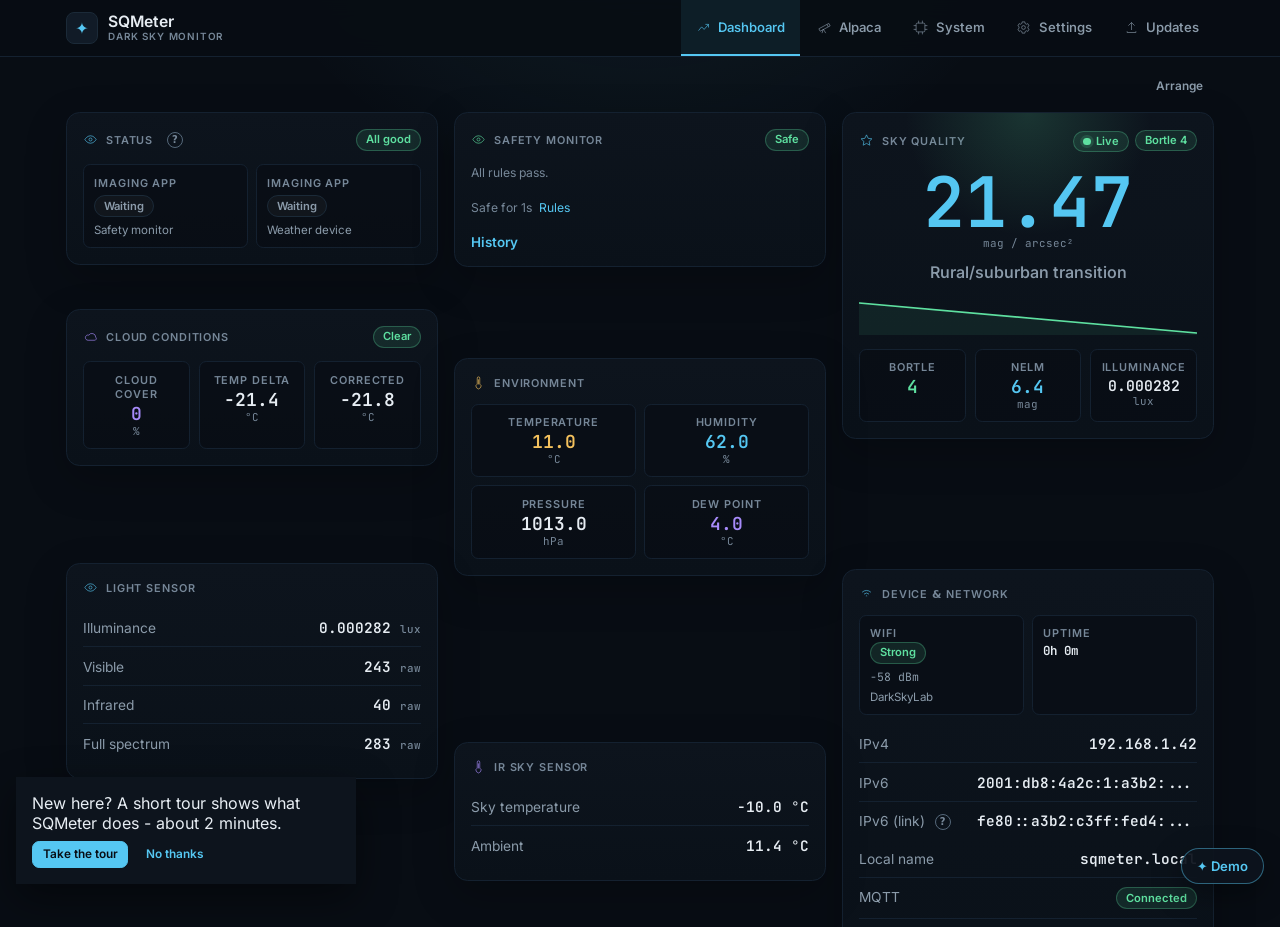
==== index.html @ 5b11b17e "Demo from DeanJ87/SQMeter@9c0b44437b264be4925c17f68c371c923e98f8fb DeanJ87/SQMeter@9c0b44437b264be49" ====
<!DOCTYPE html>
<html lang="en" class="dark">
  <head>
    <meta http-equiv="Content-Security-Policy" content="default-src 'self'; connect-src 'self' ws: wss: https://ntfy.sh https://api.pushover.net; script-src 'self' 'wasm-unsafe-eval'; style-src 'self' 'unsafe-inline'; img-src 'self' data:; font-src 'self'; worker-src 'self'">
    <meta charset="UTF-8" />
    <meta name="viewport" content="width=device-width, initial-scale=1.0" />
    <meta name="description" content="Dark Sky Monitoring System" />
    <link rel="icon" type="image/svg+xml" href="/favicon.svg" />
    <title>SQMeter - Dark Sky Monitor</title>
    <script type="module" crossorigin src="/assets/index-BGyE9gzk.js"></script>
    <link rel="stylesheet" crossorigin href="/assets/index-BP5KLiOx.css">
  </head>
  <body class="bg-gray-900 text-gray-100">
    <div id="app"></div>
  </body>
</html>
---- assets/index-BP5KLiOx.css ----
*,:before,:after{box-sizing:border-box;border:0 solid}body,h1,h2,h3,p,ul,ol,figure{margin:0}h1,h2,h3{font-size:inherit;font-weight:inherit}ul,ol{padding:0;list-style:none}button,input,select,textarea{color:inherit;font:inherit;background:0 0;margin:0;padding:0}button,select{text-transform:none}button{cursor:pointer}a{color:inherit;-webkit-text-decoration:inherit;text-decoration:inherit}img,svg{max-width:100%;display:block}code{font-family:var(--font-mono)}@font-face{font-family:Inter SQM;font-style:normal;font-weight:400 600;font-display:swap;src:url(/assets/inter-sqm-ZJhQ4JZ9.woff2)format("woff2")}@font-face{font-family:JetBrains Mono SQM;font-style:normal;font-weight:400 600;font-display:swap;src:url(/assets/jetbrains-mono-sqm-DiDEgsrm.woff2)format("woff2")}:root{--bg:#080d14;--panel:#0d141d;--panel-2:#111b27;--panel-3:#0a1018;--line:#1b2a38;--line-soft:#142130;--text:#e7edf3;--muted:#8b9baa;--dim:#768798;--control-edge:#55687a;--cyan:#55c7f2;--violet:#a78bfa;--green:#5ee0a0;--amber:#f4c15d;--red:#f26b62;--font-ui:"Inter SQM", system-ui, -apple-system, BlinkMacSystemFont, "Segoe UI", sans-serif;--font-mono:"JetBrains Mono SQM", ui-monospace, SFMono-Regular, Menlo, Monaco, Consolas, monospace}*{box-sizing:border-box}html,body,#app{min-height:100%}body{background:var(--bg);color:var(--text);font-family:var(--font-ui);-webkit-font-smoothing:antialiased;text-rendering:optimizelegibility;margin:0}button,input,select,textarea{font:inherit}button{color:inherit}.mono{font-family:var(--font-mono);font-variant-numeric:tabular-nums}.muted{color:var(--muted)}.app-shell{background:radial-gradient(circle at 50% -15%, #55c7f21f, transparent 28rem), var(--bg);min-height:100vh}.app-header{z-index:10;border-bottom:1px solid var(--line-soft);-webkit-backdrop-filter:blur(10px);backdrop-filter:blur(10px);background:#080d14f0;position:sticky;top:0}.app-header-inner{justify-content:space-between;align-items:center;gap:1rem;max-width:1180px;margin:0 auto;padding:0 1rem;display:flex}.brand{align-items:center;gap:.65rem;min-width:max-content;padding:.75rem 0;display:flex}.brand-mark{border:1px solid var(--line);width:2rem;height:2rem;color:var(--cyan);background:var(--panel-2);border-radius:.5rem;place-items:center;display:grid}.brand h1{letter-spacing:0;margin:0;font-size:.98rem;font-weight:650;line-height:1}.brand p{color:var(--dim);letter-spacing:.08em;text-transform:uppercase;margin:.15rem 0 0;font-size:.62rem;font-weight:650;line-height:1}.top-nav{align-items:stretch;gap:.1rem;display:flex;overflow-x:auto}.nav-button{appearance:none;color:var(--muted);cursor:pointer;white-space:nowrap;background:0 0;border:0;border-bottom:2px solid #0000;align-items:center;gap:.45rem;min-height:3.5rem;padding:0 .95rem;font-size:.82rem;font-weight:550;display:flex}.nav-button.is-active{color:var(--cyan);border-bottom-color:var(--cyan);background:#55c7f217}.nav-label-short{display:none}@media (width<=375px){.nav-label-full{display:none}.nav-label-short{display:inline}}.nav-icon-svg{flex:none;display:block}.app-main{max-width:1180px;margin:0 auto;padding:1rem}.dashboard{gap:.75rem;display:grid}.dashboard-toolbar{justify-content:flex-end;gap:.5rem;display:flex}.dashboard.is-disconnected .masonry{opacity:.55;filter:grayscale(.6)}.status-tile{align-content:start;justify-items:start;gap:.35rem;display:grid}.status-tile .metric-sub{margin-top:0}.status-tile-fix{color:var(--cyan);font-size:.82rem}.status-rows{margin:.6rem 0 0;padding:0;list-style:none}.status-row{border-bottom:1px solid var(--line-soft);align-items:center;gap:.5rem;display:flex}.status-row:last-child{border-bottom:0}.status-row-main{min-width:0;color:var(--text);flex:auto;justify-content:space-between;align-items:center;gap:.75rem;padding:.58rem 0;text-decoration:none;display:flex}a.status-row-main:hover .status-row-label,a.status-row-main:focus-visible .status-row-label{color:var(--cyan)}.status-row-label{min-width:0;color:var(--muted);overflow-wrap:anywhere;font-size:.86rem}.client-state{flex-wrap:wrap;justify-content:flex-end;align-items:center;gap:.25rem .6rem;display:flex}.device-rows{margin-top:.6rem}.address-value{text-overflow:ellipsis;white-space:nowrap;max-width:65%;overflow:hidden}.device-firmware{flex-wrap:wrap;justify-content:flex-end;align-items:center;gap:.25rem .6rem;display:flex}.masonry{position:relative}.masonry-item{visibility:hidden;position:absolute;top:0;left:0}.masonry.is-measured .masonry-item{visibility:visible;transition:transform .2s}.masonry-item.is-dragging{z-index:2;opacity:.85;transition:none}.arrange-bar{align-items:center;gap:.25rem;margin-bottom:.375rem;display:flex}.arrange-handle{border:1px dashed var(--line);color:var(--muted);font:inherit;text-align:start;cursor:grab;touch-action:none;background:0 0;border-radius:.5rem;flex:1;align-items:center;gap:.5rem;padding:.375rem .625rem;font-size:.8125rem;display:flex}.is-dragging .arrange-handle{cursor:grabbing;color:var(--text)}.page-enter{animation:.2s ease-out fade-in}.hero-card,.sq-card{background:linear-gradient(180deg, var(--panel), #0a1119);border:1px solid var(--line-soft);border-radius:.85rem;padding:1rem;box-shadow:0 14px 42px #00000038}.hero-card{position:relative;overflow:hidden}.hero-card:before{content:"";pointer-events:none;background:radial-gradient(circle,#55c7f229,#0000 68%);border-radius:50%;width:16rem;height:16rem;position:absolute;inset:-8rem auto auto 50%;transform:translate(-50%)}.hero-card.tone-green:before{background:radial-gradient(circle,#5ee0a029,#0000 68%)}.hero-card.tone-amber:before{background:radial-gradient(circle,#f4c15d2b,#0000 68%)}.hero-card.tone-red:before{background:radial-gradient(circle,#f26b622b,#0000 68%)}.hero-topline,.card-topline{justify-content:space-between;align-items:center;gap:.75rem;display:flex}.card-topline{margin-bottom:.85rem}.card-topline:last-child,.card-topline .card-title{margin-bottom:0}.card-actions{flex-wrap:wrap;justify-content:flex-end;align-items:center;gap:.45rem;min-width:0;display:flex}.status-dot{background:var(--red);border-radius:50%;flex:none;width:.48rem;height:.48rem;box-shadow:0 0 0 .18rem #f26b6226}.status-dot.is-ok{background:var(--green);animation:2s infinite pulse-dot;box-shadow:0 0 0 .18rem #5ee0a026}.sqm-display{z-index:1;text-align:center;padding:1rem 0 1.1rem;position:relative}.metric-label,.card-title h2{color:var(--dim);letter-spacing:.08em;text-transform:uppercase;font-size:.68rem;font-weight:700}.sqm-value{color:var(--cyan);font-family:var(--font-mono);letter-spacing:0;font-variant-numeric:tabular-nums;font-size:clamp(3.1rem,12vw,4.35rem);font-weight:650;line-height:.98}.sqm-unit,.metric-unit{color:var(--dim);font-family:var(--font-mono);font-size:.68rem}.sqm-display p{color:var(--muted);margin:.7rem 0 0;font-weight:550}.sq-card{min-width:0}.card-title{align-items:center;gap:.5rem;margin-bottom:.85rem;display:flex}.card-title.flat{margin-bottom:0}.card-title h2{margin:0}.panel-page .card-title h2{letter-spacing:.08em;text-transform:uppercase;margin:0;color:var(--dim)!important;font-size:.68rem!important;font-weight:700!important}.ui-icon{flex:none;display:block}.hero-pills{flex-wrap:wrap;align-items:center;gap:.4rem;display:flex}.metric-grid{grid-template-columns:repeat(3,minmax(0,1fr));gap:.55rem;margin-top:.85rem;display:grid}.metric-grid.compact{grid-template-columns:repeat(3,minmax(0,1fr))}.tile-grid{gap:.5rem;margin-top:.85rem;display:grid}.tile-grid.two{grid-template-columns:repeat(2,minmax(0,1fr))}.tile-grid.gps-metrics{grid-template-columns:repeat(2,minmax(6.8rem,1fr));gap:.5rem}.metric-tile{border:1px solid var(--line-soft);text-align:center;background:#080d14ad;border-radius:.45rem;min-width:0;padding:.65rem}.metric-tile.left{text-align:start}.metric-value{color:var(--text);font-family:var(--font-mono);overflow-wrap:anywhere;word-break:normal;font-variant-numeric:tabular-nums;margin-top:.25rem;font-size:1.12rem;font-weight:700;line-height:1.05}.metric-value.small{font-size:.78rem}.metric-value.is-long{white-space:nowrap;font-size:.92rem}.metric-sub{color:var(--muted);overflow-wrap:anywhere;margin-top:.35rem;font-size:.72rem}.metric-label.pushed{margin-top:.7rem}.coordinate-line{color:var(--muted);overflow-wrap:anywhere;margin:.55rem 0 .1rem;font-size:.78rem}.sparkline{width:100%;height:2.25rem;margin:0 0 .85rem;display:block}.spark-fill{fill:#55c7f214;stroke:none}.spark-line{fill:none;stroke:var(--cyan);stroke-width:1.6px;stroke-linecap:round;stroke-linejoin:round}.sparkline.tone-green .spark-line{stroke:var(--green)}.sparkline.tone-green .spark-fill{fill:#5ee0a014}.sparkline.tone-amber .spark-line{stroke:var(--amber)}.sparkline.tone-amber .spark-fill{fill:#f4c15d14}.sparkline.tone-red .spark-line{stroke:var(--red)}.sparkline.tone-red .spark-fill{fill:#f26b6214}.reading-row{border-bottom:1px solid var(--line-soft);justify-content:space-between;align-items:baseline;gap:1rem;padding:.58rem 0;display:flex}.reading-row:last-child{border-bottom:0}.reading-label{color:var(--muted);font-size:.86rem}.reading-value{color:var(--text);font-family:var(--font-mono);text-align:end;overflow-wrap:anywhere;font-variant-numeric:tabular-nums;font-size:.9rem;font-weight:650}.sensor-reading strong em{color:var(--dim);font-size:.68rem;font-style:normal;font-weight:500}.pill{border:1px solid var(--line);min-height:1.35rem;color:var(--muted);white-space:nowrap;background:#ffffff08;border-radius:999px;justify-content:center;align-items:center;gap:.35rem;padding:.16rem .55rem;font-size:.7rem;font-weight:650;line-height:1;display:inline-flex}.pill-cyan{color:var(--cyan);background:#55c7f21c;border-color:#55c7f247}.pill-green{color:var(--green);background:#5ee0a01c;border-color:#5ee0a047}.pill-amber{color:var(--amber);background:#f4c15d1f;border-color:#f4c15d4d}.pill-red{color:var(--red);background:#f26b621f;border-color:#f26b624d}.progress-meter{background:var(--line);border-radius:999px;height:.35rem;margin-top:.45rem;overflow:hidden}.progress-meter>div{border-radius:inherit;background:var(--cyan);height:100%}.tone-cyan{color:var(--cyan)}.tone-violet{color:var(--violet)}.tone-green{color:var(--green)}.tone-amber{color:var(--amber)}.tone-red{color:var(--red)}.tone-muted{color:var(--muted)}.warning-list{border-top:1px solid var(--line-soft);color:var(--amber);gap:.35rem;margin-top:.8rem;padding-top:.75rem;font-size:.78rem;display:grid}.empty-state{text-align:center;min-height:60vh;color:var(--muted);align-content:center;place-items:center;gap:.55rem;display:grid}.empty-state h2{color:var(--text);margin:0;font-size:1.25rem}.empty-state p{margin:0}.panel-page{grid-template-columns:minmax(0,1fr);gap:1rem;width:min(100%,58rem);margin:0 auto;display:grid}.panel-page.compact-page{width:min(100%,42rem)}.panel-page>h1,.panel-page>div:first-child h1,.page-title{color:var(--text);letter-spacing:0;margin:0 0 .15rem;font-size:1.25rem;font-weight:650}.panel-page>div:first-child p{color:var(--muted);margin:0;font-size:.86rem}.panel-page section{box-shadow:0 14px 42px #0000002e;background:linear-gradient(180deg, var(--panel), #0a1119)!important;border:1px solid var(--line-soft)!important;border-radius:.85rem!important;padding:1rem!important}.panel-page section section{box-shadow:none}.system-page{-moz-column-count:2;column-count:2;-moz-column-gap:1rem;align-items:start;column-gap:1rem;width:min(100%,58rem);margin-inline:auto;display:block}.system-row-grid,.system-diagnostic-grid{grid-template-columns:1fr;gap:0;display:grid}.system-diagnostic-grid{grid-template-columns:repeat(3,minmax(0,1fr));gap:.7rem;margin-top:.85rem}.system-log-row span{min-width:0;color:var(--muted);font-size:.82rem}.system-list{gap:0;display:grid}.system-row-grid>.system-metric,.system-row-grid>div{border-bottom:1px solid var(--line-soft);padding-bottom:.55rem}.system-row-grid>.system-metric:last-child,.system-row-grid>div:last-child{border-bottom:0;padding-bottom:0}.system-row-grid>*+*{margin-top:.55rem}.system-time{color:var(--text);font-family:var(--font-mono);overflow-wrap:anywhere;margin-top:.25rem;font-size:.9rem;display:block}.system-subtle{color:var(--dim);margin:.35rem 0 0;font-size:.76rem;line-height:1.4}.system-log-row{border:1px solid var(--line-soft);background:var(--panel-3);border-radius:.55rem;gap:.35rem;margin-top:.85rem;padding:.75rem;display:grid}.system-log-row strong,.system-log-row em{color:var(--text);font-family:var(--font-mono);overflow-wrap:anywhere;font-size:.76rem;font-style:normal}.system-log-row em{color:var(--muted)}.system-page>h1,.system-page>div:not(section){-moz-column-span:all;column-span:all;grid-column:1/-1}.system-page section{-moz-column-break-inside:avoid;break-inside:avoid;vertical-align:top;width:100%;min-width:0;margin:0 0 1rem;display:inline-block}.not-found-page{place-items:center;min-height:calc(100vh - 8rem);display:grid}.not-found-card{border:1px solid var(--line-soft);background:linear-gradient(135deg,#101a26f5,#0a1019f5);border-radius:.85rem;width:min(100%,34rem);padding:1.25rem;box-shadow:0 24px 70px #00000047}.not-found-kicker{color:var(--muted);letter-spacing:.1em;text-transform:uppercase;align-items:center;gap:.45rem;font-size:.74rem;font-weight:700;display:inline-flex}.not-found-kicker span:first-child{width:1.25rem;height:1.25rem;color:var(--cyan);font-family:var(--font-mono);letter-spacing:0;background:#55c7f21a;border:1px solid #55c7f247;border-radius:999px;place-items:center;font-size:.78rem;display:grid}.not-found-code{font-family:var(--font-mono);color:var(--cyan);margin-top:1.4rem;font-size:clamp(4.5rem,15vw,8rem);line-height:.9}.not-found-card h1,.not-found-title{color:var(--text);margin-top:.9rem;font-size:1.35rem;line-height:1.2}.not-found-card p{max-width:27rem;color:var(--muted);margin-top:.65rem;line-height:1.55}.not-found-card p span{font-family:var(--font-mono);color:var(--text);overflow-wrap:anywhere}.not-found-actions{flex-wrap:wrap;gap:.7rem;margin-top:1.35rem;display:flex}.not-found-actions button{min-height:2.55rem;color:var(--cyan);background:#55c7f21f;border:1px solid #55c7f247;border-radius:.45rem;padding:0 1rem;font-weight:650}.not-found-actions button:first-child{background:var(--cyan);border-color:var(--cyan);color:var(--bg)}@keyframes pulse-dot{0%,to{opacity:1}50%{opacity:.45}}@keyframes fade-in{0%{opacity:0;transform:translateY(.3rem)}to{opacity:1;transform:translateY(0)}}@media (width<=1100px){.metric-grid{grid-template-columns:repeat(2,minmax(0,1fr))}}@media (width<=760px){.app-header-inner{padding:0 .75rem;display:block}.brand{padding:.65rem 0}.top-nav{border-top:1px solid var(--line-soft)}.nav-button{letter-spacing:0;text-transform:uppercase;flex-direction:column;flex:1 1 0;justify-content:center;gap:.25rem;min-width:0;min-height:3rem;padding:.45rem .1rem .35rem;font-size:.58rem}.nav-button span{text-overflow:ellipsis;white-space:nowrap;max-width:100%;overflow:hidden}.top-nav>.alerts-bell{flex:0 0 2.75rem;display:flex}.top-nav>.alerts-bell .nav-button{flex:auto}.app-main{padding:.75rem}.system-page{-moz-column-count:1;column-count:1}.metric-grid,.metric-grid.compact{grid-template-columns:repeat(2,minmax(0,1fr))}.hero-card .metric-grid.compact{grid-template-columns:repeat(3,minmax(0,1fr))}}@media (width<=420px){.hero-card,.sq-card{border-radius:.7rem;padding:.85rem}.hero-topline{flex-direction:column;align-items:flex-start}.hero-card .metric-grid.compact{grid-template-columns:1fr}}.settings-tabs{top:env(safe-area-inset-top,0px);z-index:7;scrollbar-width:none;border:1px solid var(--line-soft);-webkit-backdrop-filter:blur(10px);backdrop-filter:blur(10px);background:#080d14e0;border-radius:.8rem;gap:.25rem;min-width:0;max-width:100%;margin:0 0 1rem;padding:.3rem;display:flex;position:sticky;overflow-x:auto}.settings-tabs::-webkit-scrollbar{display:none}.panel-page .settings-tab{color:var(--muted);white-space:nowrap;background:0 0;border:1px solid #0000;flex:none;padding:.5rem .9rem;font-size:.86rem;font-weight:600;transition:color .15s,background .15s,border-color .15s;position:relative;border-radius:.55rem!important}.panel-page .settings-tab:hover{color:var(--text);background:var(--panel-2)}.panel-page .settings-tab.is-active{color:var(--cyan);background:#55c7f21a;border-color:#55c7f247}.settings-tab-error{top:.35rem;background:var(--red);border-radius:50%;width:.45rem;height:.45rem;position:absolute;inset-inline-end:.35rem}.settings-tabs{top:4rem}@media (width<=760px){.settings-tabs{position:static}}@media (width<=480px){.btn{white-space:normal;max-width:100%}}.btn{min-height:2.25rem;color:var(--cyan);font:650 .84rem/1.2 var(--font-ui);white-space:nowrap;cursor:pointer;background:#55c7f21a;border:1px solid #55c7f247;border-radius:.45rem;justify-content:center;align-items:center;gap:.4rem;padding:.45rem .95rem;transition:background .15s,border-color .15s,opacity .15s;display:inline-flex}.btn:hover:not(:disabled){background:#55c7f22e}.btn:disabled{opacity:.45;cursor:not-allowed}.btn-primary{border-color:var(--cyan);background:var(--cyan);color:var(--bg)}.btn-primary:hover:not(:disabled){background:#7dd6f6}.btn-danger{color:var(--red);background:#f26b621a;border-color:#f26b6252}.btn-danger:hover:not(:disabled){background:#f26b622e}.btn-ghost{color:var(--muted);background:0 0;border-color:#0000}.btn-ghost:hover:not(:disabled){background:var(--panel-2);color:var(--text)}.btn-link{min-height:0;color:var(--cyan);background:0 0;border:0;padding:0;font-weight:600}.btn-link:hover:not(:disabled){background:0 0;text-decoration:underline}.btn-sm{min-height:1.7rem;padding:.2rem .6rem;font-size:.74rem}.btn-block{width:100%}.inline-confirm{color:var(--muted);flex-wrap:wrap;align-items:center;gap:.5rem;font-size:.85rem;display:flex}.btn-row{flex-wrap:wrap;align-items:center;gap:.5rem;display:flex}.info-tip{border:1px solid var(--control-edge);width:1rem;height:1rem;color:var(--dim);font:700 .62rem/1 var(--font-ui);cursor:help;vertical-align:middle;border-radius:50%;flex:none;justify-content:center;align-items:center;margin-inline-start:.35rem;display:inline-flex;position:relative}.info-tip:after{content:"";min-width:24px;min-height:24px;position:absolute;inset:calc(.5rem - 12px)}.info-tip:hover,.info-tip:focus-visible,.info-tip.is-open{border-color:var(--cyan);color:var(--cyan)}.info-tip-body{z-index:20;border:1px solid var(--line);background:var(--panel-2);width:max-content;max-width:min(17rem,75vw);color:var(--text);font:400 .76rem/1.4 var(--font-ui);letter-spacing:0;text-align:start;text-transform:none;white-space:normal;pointer-events:none;border-radius:.45rem;padding:.5rem .65rem;display:none;position:absolute;bottom:calc(100% + .45rem);left:50%;transform:translate(-50%);box-shadow:0 12px 30px #0006}.info-tip:hover .info-tip-body,.info-tip:focus-visible .info-tip-body,.info-tip.is-open .info-tip-body{display:block}.info-tip.is-dismissed .info-tip-body{display:none}.note{color:var(--dim);margin:0;font-size:.76rem;line-height:1.4}.note-warn{color:var(--amber)}.note-bad{color:var(--red)}.note-ok{color:var(--green)}.note-action{color:var(--cyan);font:inherit;cursor:pointer;background:0 0;border:0;margin-inline-start:.45rem;padding:0}.note-action:hover{text-decoration:underline}.toaster{inset-inline-end:max(1rem, env(safe-area-inset-right));bottom:max(1rem, env(safe-area-inset-bottom));z-index:30;flex-direction:column;gap:.5rem;max-width:min(26rem,100vw - 2rem);display:flex;position:fixed}.toast{border:1px solid var(--line);border-inline-start:3px solid var(--green);background:var(--panel-2);color:var(--text);border-radius:.55rem;align-items:center;gap:.75rem;padding:.65rem .75rem .65rem .9rem;font-size:.84rem;animation:.18s ease-out toast-in;display:flex;box-shadow:0 16px 40px #00000073}.toast-warn{border-inline-start-color:var(--amber)}.toast-bad{border-inline-start-color:var(--red)}.toast>span{flex:1}.toast-action,.toast-close{font:650 .8rem/1 var(--font-ui);cursor:pointer;background:0 0;border:0;padding:0}.toast-action{color:var(--cyan)}.toast-close{min-width:24px;min-height:24px;color:var(--dim);font-size:1.1rem}@keyframes toast-in{0%{opacity:0;transform:translateY(.4rem)}}.field{flex-direction:column;gap:.35rem;min-width:0;display:flex}.field-label{color:var(--muted);align-items:center;font-size:.8rem;font-weight:600;display:flex}.input{text-overflow:ellipsis;border:1px solid var(--control-edge);background:var(--panel-3);width:100%;min-width:0;max-width:100%;min-height:2.3rem;color:var(--text);font:.86rem var(--font-ui);border-radius:.45rem;padding:.4rem .7rem}.input:focus{border-color:var(--cyan)}.input:disabled{opacity:.45;cursor:not-allowed}.input.is-invalid{border-color:var(--red)}.input-row{align-items:center;gap:.5rem;display:flex}.input-group{border:1px solid var(--control-edge);background:var(--panel-3);border-radius:.45rem;align-items:center;min-height:2.3rem;display:flex}.input-group:focus-within{border-color:var(--cyan)}.input-group:has(.input:focus-visible){outline:2px solid var(--cyan);outline-offset:2px}.input-group .input:focus-visible{outline:none}.input-group.is-invalid{border-color:var(--red)}.input-group.is-disabled{opacity:.45}.input-group .input{background:0 0;border:0;flex:1;min-width:0}.input-group .input:disabled{opacity:1}.input-unit{color:var(--dim);white-space:nowrap;padding-inline-end:.7rem;font-size:.76rem}input[type=file].input{padding:.3rem}input[type=file].input::file-selector-button{color:var(--cyan);font:650 .78rem var(--font-ui);cursor:pointer;background:#55c7f21a;border:1px solid #55c7f247;border-radius:.35rem;margin-inline-end:.6rem;padding:.3rem .7rem}.form-grid{grid-template-columns:repeat(auto-fill,minmax(min(11rem,100%),1fr));gap:.85rem 1rem;display:grid}.toggle{color:var(--text);cursor:pointer;align-items:center;gap:.7rem;font-size:.86rem;display:flex}.toggle input{appearance:none;border:1px solid var(--control-edge);background:var(--line);cursor:pointer;border-radius:999px;flex:none;width:2.25rem;height:1.25rem;margin:0;transition:background .18s,border-color .18s;position:relative}.toggle input:before{content:"";top:.16rem;background:var(--text);border-radius:50%;width:.82rem;height:.82rem;transition:transform .18s;position:absolute;inset-inline-start:.18rem}.toggle input:checked{border-color:var(--cyan);background:var(--cyan)}.toggle input:checked:before{background:var(--bg);transform:translate(.94rem)}.toggle.is-disabled{opacity:.5;cursor:not-allowed}.toggle.is-disabled input{cursor:not-allowed}.indent{margin-inline-start:2.95rem}.card-group{border-top:1px solid var(--line-soft);gap:.75rem;padding-top:.9rem;display:grid}.card-group-title .pill{letter-spacing:0;text-transform:none}.card-group:first-child{border-top:0;padding-top:0}.card-group-title{color:var(--dim);letter-spacing:.08em;text-transform:uppercase;justify-content:space-between;align-items:center;gap:.5rem;margin:0;font-size:.68rem;font-weight:700;display:flex}.card-body{grid-template-columns:minmax(0,1fr);gap:.9rem;display:grid}.card-body>*,.reading-row>*{min-width:0}.rule-row{grid-template-columns:minmax(0,1fr) minmax(9rem,13rem);align-items:start;gap:.5rem 1rem;display:grid}.event-table{gap:.5rem;display:grid}.event-row{grid-template-columns:minmax(0,1fr) 8rem auto auto;align-items:center;gap:.5rem .75rem;display:grid}.with-sound .event-row{grid-template-columns:minmax(0,1fr) 8rem 10rem auto auto}.event-table-head{color:var(--muted);font-size:.75rem}.event-label{flex-wrap:wrap;align-items:center;gap:.5rem;display:flex}.event-label .input-group{width:6.5rem}@media (width<=640px){.with-sound .event-row{grid-template-columns:1fr 1fr auto auto}.with-sound .event-label{grid-column:1/-1}.event-table-head{display:none}}.reason-list{color:var(--red);gap:.3rem;margin:0;padding:0;font-size:.86rem;list-style:none;display:grid}.reason-list li:before{content:"• "}@media (width<=560px){.rule-row{grid-template-columns:1fr}.rule-row>.input-row,.rule-row>.input{width:auto;margin-inline-start:2.95rem}}.card-body:is(fieldset){border:0;min-width:0;margin:0;padding:0}.card-body:is(fieldset):disabled{opacity:.55}.event-list{gap:0;margin:0;padding:0;list-style:none;display:grid}.event-list li{border-bottom:1px solid var(--line-soft);padding:.6rem 0}.event-list li:last-child{border-bottom:0}.event-head{justify-content:space-between;gap:.5rem;font-size:.86rem;display:flex}.event-head span{color:var(--dim);font-size:.74rem}.event-list p{white-space:pre-line;color:var(--muted);margin:.15rem 0 .3rem;font-size:.78rem}.event-channels{flex-wrap:wrap;gap:.75rem;font-size:.72rem;display:flex}.event-sent{color:var(--green)}.event-failed{color:var(--red)}.event-skipped{color:var(--amber)}.event-pending{color:var(--dim)}.url-row{align-items:center}.url-value{flex:auto;justify-content:flex-end;align-items:center;gap:.4rem;min-width:0;display:flex}.url-row .reading-label{flex:none}.url-value a,.url-value code{color:var(--cyan);font:.74rem var(--font-mono);text-overflow:ellipsis;white-space:nowrap;text-decoration:none;overflow:hidden}.url-value code{color:var(--muted)}.url-value a:hover{text-decoration:underline}.settings-tab-panel{gap:1rem;display:grid}.language-steps{gap:.5rem;display:grid}.language-steps .note{margin:0}.save-bar{bottom:max(.75rem, env(safe-area-inset-bottom));z-index:8;border:1px solid var(--line-soft);-webkit-backdrop-filter:blur(10px);backdrop-filter:blur(10px);background:#080d14e0;border-radius:.85rem;align-items:center;gap:.5rem;padding:.5rem .5rem .5rem .9rem;display:flex;position:sticky;box-shadow:0 18px 50px #00000052}.save-bar-state{color:var(--dim);margin-inline-end:auto;font-size:.8rem}.save-bar.is-dirty .save-bar-state{color:var(--amber)}.settings-tabs{margin:0}@media (width<=560px){.rule-row>.input-group{margin-inline-start:2.95rem}}.alerts-bell{display:flex;position:relative}.alerts-bell-button{position:relative}.alerts-bell-count{top:.45rem;background:var(--red);min-width:1rem;height:1rem;color:var(--bg);font:700 .62rem/1rem var(--font-ui);text-align:center;border-radius:999px;padding:0 .25rem;position:absolute;inset-inline-end:.3rem}.alerts-flyout{z-index:25;border:1px solid var(--line);background:var(--panel-2);border-radius:.75rem;width:min(24rem,100vw - 1.5rem);max-height:min(32rem,70vh);padding:.85rem 1rem;position:fixed;inset-inline-end:max(.75rem, env(safe-area-inset-right));overflow-y:auto;box-shadow:0 20px 50px #00000080}.alerts-flyout-head{align-items:center;gap:.75rem;margin-bottom:.4rem;display:flex}.alerts-flyout-head h2{color:var(--dim);letter-spacing:.08em;text-transform:uppercase;margin-inline-end:auto;font-size:.68rem;font-weight:700}.field-wide{max-width:28rem}.sun-moon{align-items:center;gap:1rem;margin-bottom:.5rem;display:flex}.sun-moon-summary{color:var(--muted);gap:.125rem;font-size:.8125rem;display:grid}.sun-moon-summary strong{color:var(--text);font-size:.9375rem}.night-chart{touch-action:pan-y;position:relative}.night-chart svg{cursor:crosshair;display:block}.band-day{fill:#2c4a63}.band-civil{fill:#223a50}.band-nautical{fill:#192c3e}.band-astro{fill:#121f2c}.band-night{fill:#0a121a}.chart-grid{stroke:#ffffff14;stroke-dasharray:2 3}.chart-label{fill:var(--muted);font-size:10px}.moon-area{fill:#e8e4d81a}.moon-line{fill:none;stroke:#e8e4d8;stroke-width:1.75px}.now-line{stroke:#f4c15d;stroke-width:1.25px}.now-label{fill:#f4c15d}.hover-line{stroke:#ffffff8c;stroke-dasharray:3 3}.hover-dot{fill:#e8e4d8;stroke:#0a121a;stroke-width:1.5px}.chart-tip{border:1px solid var(--line);color:var(--muted);white-space:nowrap;pointer-events:none;background:#080e14eb;border-radius:.375rem;gap:.0625rem;padding:.375rem .5rem;font-size:.75rem;display:grid;position:absolute;top:.25rem;transform:translate(-50%)}.chart-tip strong{color:var(--text)}.chart-legend{color:var(--muted);flex-wrap:wrap;gap:.75rem;margin-top:.375rem;font-size:.75rem;display:flex}.swatch{vertical-align:middle;border-radius:2px;width:.75rem;height:.5rem;margin-inline-end:.25rem;display:inline-block}.swatch.band-day{background:#2c4a63}.swatch.band-civil{background:#192c3e}.swatch.band-night{box-shadow:inset 0 0 0 1px var(--line);background:#0a121a}.swatch-moon{background:#e8e4d8;height:2px}.moon-disc{flex:none}.moon-dark{fill:#1c2633}.moon-lit{fill:#e8e4d8}.template-editor{border:1px solid var(--line);border-radius:.5rem;gap:.5rem;padding:.75rem;display:grid}.template-editor textarea{resize:vertical;min-height:4.5rem;font:inherit}.var-chips{flex-wrap:wrap;gap:.25rem;display:flex}.var-chip{border:1px solid var(--line);color:var(--muted);cursor:pointer;background:0 0;border-radius:.25rem;padding:.125rem .375rem;font-family:ui-monospace,SFMono-Regular,Menlo,monospace;font-size:.75rem}.var-chip:hover{color:var(--text)}.history-list{color:var(--muted);gap:.25rem;margin:0;padding:0;font-size:.8125rem;list-style:none;display:grid}.history-list li{grid-template-columns:6.5rem minmax(0,1fr);gap:.5rem;display:grid}.history-time{font-variant-numeric:tabular-nums}.history-list .is-unsafe{color:#f26b62}.history-list .is-safe{color:#5ee0a0}.history-list .history-alert{color:var(--text)}.toggle-stack{gap:.5rem;display:grid}.alerts-bell-button.is-off{opacity:.6}.wifi-list{gap:.35rem;margin-bottom:.75rem;display:grid}.wifi-option{border:1px solid var(--line-soft);color:var(--text);font:inherit;text-align:start;cursor:pointer;background:0 0;border-radius:.5rem;justify-content:space-between;align-items:center;gap:.75rem;padding:.6rem .75rem;display:flex}.wifi-option.is-selected{border-color:var(--cyan)}.wifi-option:disabled{opacity:.6;cursor:default}.wifi-addresses{margin:.5rem 0 .75rem;padding-inline-start:1.2rem;font-size:1.05rem}.api-view{max-width:58rem;margin:0 auto;padding:1.5rem 1rem}.api-view pre{border:1px solid var(--line-soft);background:var(--panel-3);color:var(--text);font:.8rem/1.5 var(--font-mono);border-radius:.7rem;padding:1rem;overflow-x:auto}.api-view-head code{font-family:var(--font-mono)}.demo-panel{inset-inline-end:max(1rem, env(safe-area-inset-right));bottom:max(1rem, env(safe-area-inset-bottom));z-index:30;flex-direction:column;align-items:flex-end;gap:.5rem;display:flex;position:fixed}.has-demo-panel .save-bar{bottom:calc(max(.75rem, env(safe-area-inset-bottom)) + 3.25rem)}.has-demo-panel .toaster{bottom:calc(max(1rem, env(safe-area-inset-bottom)) + 3.25rem)}.has-tour-dock .save-bar,.has-tour-dock .toaster{bottom:calc(var(--tour-dock,0px) + .5rem)}.demo-panel-toggle{color:var(--cyan);font:600 .82rem var(--font-ui);cursor:pointer;background:#0d141df0;border:1px solid #55c7f273;border-radius:999px;padding:.55rem .95rem;box-shadow:0 10px 30px #00000059}.demo-clock-moved{border:1px solid var(--line-soft);color:var(--amber);border-radius:999px;margin-inline-start:.5rem;padding:.05rem .45rem;font-size:.72rem}.demo-panel-body{border:1px solid var(--line);background:var(--panel);border-radius:.85rem;gap:.75rem;width:min(22rem,100vw - 2rem);max-height:calc(100vh - 6rem);padding:1rem;display:grid;overflow-y:auto;box-shadow:0 14px 42px #00000073}.demo-panel-head{justify-content:space-between;align-items:center;display:flex}.demo-panel-head h2{color:var(--muted);letter-spacing:.08em;text-transform:uppercase;margin:0;font-size:.72rem}.tour-outline{z-index:40;border:2px solid var(--cyan);pointer-events:none;border-radius:.85rem;position:fixed;box-shadow:0 0 0 4px #55c7f22e}.tour-card,.tour-offer{z-index:41;background:var(--panel);gap:.5rem;width:min(21.25rem,100vw - 2rem);padding:1rem;display:grid;position:fixed;box-shadow:0 14px 42px #00000073}.tour-card h2{margin:0;font-size:1rem}.tour-card p,.tour-offer p{margin:0}.tour-progress{color:var(--muted);letter-spacing:.08em;text-transform:uppercase;font-size:.72rem}.tour-links{flex-wrap:wrap;gap:.75rem;display:flex}.tour-offer{left:max(1rem, env(safe-area-inset-left));bottom:max(1rem, env(safe-area-inset-bottom))}@media (width<=599px){.tour-card,.tour-offer{width:auto;left:1rem;right:1rem;bottom:calc(max(1rem, env(safe-area-inset-bottom)) + 3.25rem);max-height:60vh;overflow-y:auto}}.demo-check{align-items:flex-start;gap:.5rem;font-size:.82rem;display:flex}.demo-real-channel{border:1px solid var(--line);border-radius:.6rem;gap:.5rem;margin:0;padding:.6rem .75rem .75rem;display:grid}.demo-real-channel legend{padding:0 .25rem;font-size:.8rem}.demo-real-results{margin:0;padding-left:1rem;font-size:.8rem}.demo-section{gap:.6rem;display:grid}.demo-section h3{color:var(--muted);letter-spacing:.08em;text-transform:uppercase;margin:0;font-size:.72rem}.demo-buttons{flex-wrap:wrap;gap:.4rem;display:flex}.demo-group{border:1px solid var(--line-soft);border-radius:.6rem}.demo-group summary{color:var(--text);cursor:pointer;padding:.5rem .7rem;font-size:.8rem;font-weight:600}.demo-group-body{gap:.6rem;padding:0 .7rem .7rem;display:grid}.demo-grid{grid-template-columns:repeat(2,minmax(0,1fr));gap:.6rem;display:grid}.demo-check{color:var(--muted);align-items:flex-start;gap:.5rem;font-size:.76rem;display:flex}.demo-clock,.demo-hint{color:var(--muted);margin:0;font-size:.76rem}.demo-readout{gap:.25rem;font-size:.8rem;display:grid}.demo-readout-row{justify-content:space-between;gap:.75rem;display:flex}.demo-readout-row span:first-child{color:var(--muted)}.demo-waits{color:var(--amber);margin:0;padding-inline-start:1.1rem;font-size:.76rem}@media (width<=560px){.demo-panel.is-open{padding:0 .5rem max(.5rem, env(safe-area-inset-bottom));align-items:stretch;bottom:0;left:0;right:0}.demo-panel.is-open .demo-panel-body{width:auto;max-height:75vh}.demo-panel.is-open .demo-panel-toggle{align-self:flex-end}.demo-panel-head{z-index:1;background:var(--panel);margin:-1rem -1rem 0;padding:.75rem 1rem;position:sticky;top:-1rem}}:focus-visible{outline:2px solid var(--cyan);outline-offset:2px}html{scroll-padding-top:4.5rem;scroll-padding-bottom:6rem}.sr-only{clip:rect(0 0 0 0);white-space:nowrap;border:0;width:1px;height:1px;margin:-1px;padding:0;position:absolute;overflow:hidden}.skip-link{top:.5rem;z-index:100;background:var(--cyan);color:var(--bg);border-radius:.45rem;padding:.5rem .9rem;font-weight:650;position:absolute;inset-inline-start:.5rem;transform:translateY(-200%)}.skip-link:focus{transform:none}main:focus{outline:none}.demo-panel-toggle,.note-action{min-height:24px}@media (prefers-reduced-motion:reduce){*,:before,:after{scroll-behavior:auto!important;transition-duration:.01ms!important;animation-duration:.01ms!important;animation-iteration-count:1!important}}[dir=rtl] .metric-value,[dir=rtl] .metric-unit,[dir=rtl] .sqm-unit,[dir=rtl] .input-unit,[dir=rtl] .reading-value,[dir=rtl] .mono,[dir=rtl] .ltr,[dir=rtl] svg,[dir=rtl] .chart-tip,[dir=rtl] input[type=number],[dir=rtl] input[type=url]{direction:ltr;unicode-bidi:isolate}[dir=rtl] .dir-icon{display:inline-block;transform:scaleX(-1)}[dir=rtl] .toggle input:before{left:auto;right:.18rem}[dir=rtl] .toggle input:checked:before{transform:translate(-.94rem)}[dir=rtl] .metric-value,[dir=rtl] .reading-value{text-align:inherit}
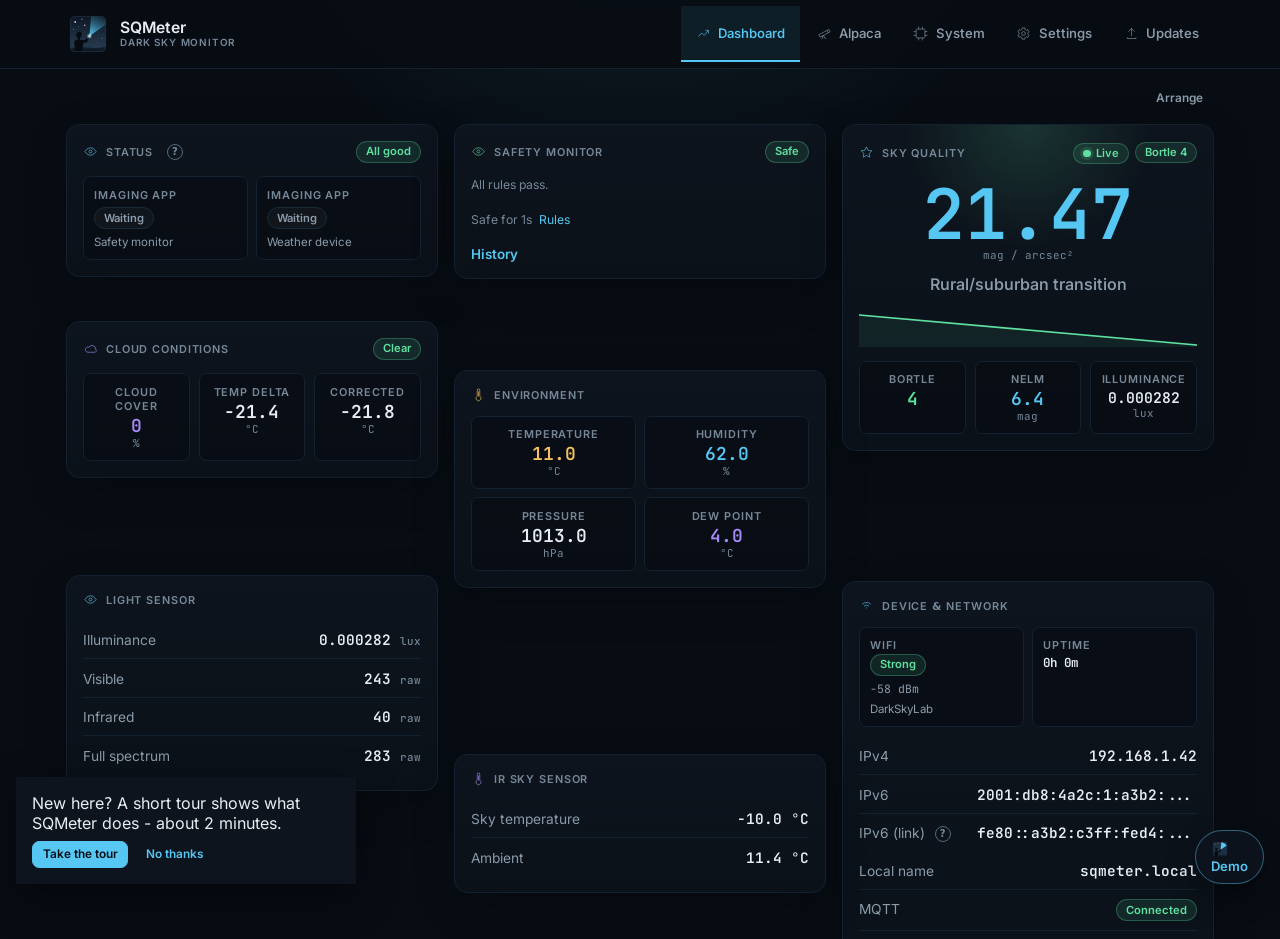
==== commit 3a02ac3b: "Demo from DeanJ87/SQMeter@f4f92ca0ae5bcb62dd432f204f128cf1f8c857c9 DeanJ87/SQMeter@f4f92ca0ae5bcb62d" ====
--- a/index.html
+++ b/index.html
@@ -1,14 +1,29 @@
-<!DOCTYPE html>
+<!doctype html>
 <html lang="en" class="dark">
   <head>
     <meta http-equiv="Content-Security-Policy" content="default-src 'self'; connect-src 'self' ws: wss: https://ntfy.sh https://api.pushover.net; script-src 'self' 'wasm-unsafe-eval'; style-src 'self' 'unsafe-inline'; img-src 'self' data:; font-src 'self'; worker-src 'self'">
     <meta charset="UTF-8" />
     <meta name="viewport" content="width=device-width, initial-scale=1.0" />
-    <meta name="description" content="Dark Sky Monitoring System" />
+    <meta name="description" content="Try SQMeter in your browser: the real firmware logic on an emulated device, no hardware needed." />
     <link rel="icon" type="image/svg+xml" href="/favicon.svg" />
-    <title>SQMeter - Dark Sky Monitor</title>
-    <script type="module" crossorigin src="/assets/index-BGyE9gzk.js"></script>
-    <link rel="stylesheet" crossorigin href="/assets/index-BP5KLiOx.css">
+    <link rel="icon" type="image/png" sizes="32x32" href="/favicon-32.png" />
+    <meta name="theme-color" content="#080d14" />
+    <title>SQMeter Demo</title>
+    <script type="module" crossorigin src="/assets/main-zDw328PM.js"></script>
+    <link rel="modulepreload" crossorigin href="/assets/preload-helper-CR3Wnbtu.js">
+    <link rel="modulepreload" crossorigin href="/assets/i18n-DfuRhWY5.js">
+    <link rel="stylesheet" crossorigin href="/assets/main-CtaMR_lg.css">
+    <link rel="apple-touch-icon" href="/apple-touch-icon.png" />
+    <meta property="og:type" content="website" />
+    <meta property="og:site_name" content="SQMeter" />
+    <meta property="og:title" content="SQMeter Demo" />
+    <meta property="og:description" content="Try SQMeter in your browser: the real firmware logic on an emulated device, no hardware needed." />
+    <meta property="og:url" content="https://demo.sqmeter.dev/" />
+    <meta property="og:image" content="https://demo.sqmeter.dev/og-card.png" />
+    <meta property="og:image:width" content="1280" />
+    <meta property="og:image:height" content="640" />
+    <meta property="og:image:alt" content="SQMeter: open-hardware sky quality meter for the ESP32" />
+    <meta name="twitter:card" content="summary_large_image" />
   </head>
   <body class="bg-gray-900 text-gray-100">
     <div id="app"></div>
--- a/assets/main-CtaMR_lg.css
+++ b/assets/main-CtaMR_lg.css
@@ -0,0 +1 @@
+*,:before,:after{box-sizing:border-box;border:0 solid}body,h1,h2,h3,p,ul,ol,figure{margin:0}h1,h2,h3{font-size:inherit;font-weight:inherit}ul,ol{padding:0;list-style:none}button,input,select,textarea{color:inherit;font:inherit;background:0 0;margin:0;padding:0}button,select{text-transform:none}button{cursor:pointer}a{color:inherit;-webkit-text-decoration:inherit;text-decoration:inherit}img,svg{max-width:100%;display:block}code{font-family:var(--font-mono)}@font-face{font-family:Inter SQM;font-style:normal;font-weight:400 600;font-display:swap;src:url(/assets/inter-sqm-ZJhQ4JZ9.woff2)format("woff2")}@font-face{font-family:JetBrains Mono SQM;font-style:normal;font-weight:400 600;font-display:swap;src:url(/assets/jetbrains-mono-sqm-DiDEgsrm.woff2)format("woff2")}:root{--bg:#080d14;--panel:#0d141d;--panel-2:#111b27;--panel-3:#0a1018;--line:#1b2a38;--line-soft:#142130;--text:#e7edf3;--muted:#8b9baa;--dim:#768798;--control-edge:#55687a;--cyan:#55c7f2;--violet:#a78bfa;--green:#5ee0a0;--amber:#f4c15d;--red:#f26b62;--font-ui:"Inter SQM", system-ui, -apple-system, BlinkMacSystemFont, "Segoe UI", sans-serif;--font-mono:"JetBrains Mono SQM", ui-monospace, SFMono-Regular, Menlo, Monaco, Consolas, monospace}*{box-sizing:border-box}html,body,#app{min-height:100%}body{background:var(--bg);color:var(--text);font-family:var(--font-ui);-webkit-font-smoothing:antialiased;text-rendering:optimizelegibility;margin:0}button,input,select,textarea{font:inherit}button{color:inherit}.mono{font-family:var(--font-mono);font-variant-numeric:tabular-nums}.muted{color:var(--muted)}.app-shell{background:radial-gradient(circle at 50% -15%, #55c7f21f, transparent 28rem), var(--bg);min-height:100vh}.app-header{z-index:10;border-bottom:1px solid var(--line-soft);-webkit-backdrop-filter:blur(10px);backdrop-filter:blur(10px);background:#080d14f0;position:sticky;top:0}.app-header-inner{justify-content:space-between;align-items:center;gap:1rem;max-width:1180px;margin:0 auto;padding:0 1rem;display:flex}.brand{align-items:center;gap:.65rem;min-width:max-content;padding:.75rem 0;display:flex}.brand-mark{flex:none;width:2.75rem;height:2.75rem}.brand h1{letter-spacing:0;margin:0;font-size:.98rem;font-weight:650;line-height:1}.brand p{color:var(--dim);letter-spacing:.08em;text-transform:uppercase;margin:.15rem 0 0;font-size:.62rem;font-weight:650;line-height:1}.top-nav{align-items:stretch;gap:.1rem;display:flex;overflow-x:auto}.nav-button{appearance:none;color:var(--muted);cursor:pointer;white-space:nowrap;background:0 0;border:0;border-bottom:2px solid #0000;align-items:center;gap:.45rem;min-height:3.5rem;padding:0 .95rem;font-size:.82rem;font-weight:550;display:flex}.nav-button.is-active{color:var(--cyan);border-bottom-color:var(--cyan);background:#55c7f217}.nav-label-short{display:none}@media (width<=375px){.nav-label-full{display:none}.nav-label-short{display:inline}}.nav-icon-svg{flex:none;display:block}.app-main{max-width:1180px;margin:0 auto;padding:1rem}.dashboard{gap:.75rem;display:grid}.dashboard-toolbar{justify-content:flex-end;gap:.5rem;display:flex}.dashboard.is-disconnected .masonry{opacity:.55;filter:grayscale(.6)}.status-tile{align-content:start;justify-items:start;gap:.35rem;display:grid}.status-tile .metric-sub{margin-top:0}.status-tile-fix{color:var(--cyan);font-size:.82rem}.status-rows{margin:.6rem 0 0;padding:0;list-style:none}.status-row{border-bottom:1px solid var(--line-soft);align-items:center;gap:.5rem;display:flex}.status-row:last-child{border-bottom:0}.status-row-main{min-width:0;color:var(--text);flex:auto;justify-content:space-between;align-items:center;gap:.75rem;padding:.58rem 0;text-decoration:none;display:flex}a.status-row-main:hover .status-row-label,a.status-row-main:focus-visible .status-row-label{color:var(--cyan)}.status-row-label{min-width:0;color:var(--muted);overflow-wrap:anywhere;font-size:.86rem}.client-state{flex-wrap:wrap;justify-content:flex-end;align-items:center;gap:.25rem .6rem;display:flex}.device-rows{margin-top:.6rem}.address-value{text-overflow:ellipsis;white-space:nowrap;max-width:65%;overflow:hidden}.device-firmware{flex-wrap:wrap;justify-content:flex-end;align-items:center;gap:.25rem .6rem;display:flex}.masonry{position:relative}.masonry-item{visibility:hidden;position:absolute;top:0;left:0}.masonry.is-measured .masonry-item{visibility:visible;transition:transform .2s}.masonry-item.is-dragging{z-index:2;opacity:.85;transition:none}.arrange-bar{align-items:center;gap:.25rem;margin-bottom:.375rem;display:flex}.arrange-handle{border:1px dashed var(--line);color:var(--muted);font:inherit;text-align:start;cursor:grab;touch-action:none;background:0 0;border-radius:.5rem;flex:1;align-items:center;gap:.5rem;padding:.375rem .625rem;font-size:.8125rem;display:flex}.is-dragging .arrange-handle{cursor:grabbing;color:var(--text)}.page-enter{animation:.2s ease-out fade-in}.hero-card,.sq-card{background:linear-gradient(180deg, var(--panel), #0a1119);border:1px solid var(--line-soft);border-radius:.85rem;padding:1rem;box-shadow:0 14px 42px #00000038}.hero-card{position:relative;overflow:hidden}.hero-card:before{content:"";pointer-events:none;background:radial-gradient(circle,#55c7f229,#0000 68%);border-radius:50%;width:16rem;height:16rem;position:absolute;inset:-8rem auto auto 50%;transform:translate(-50%)}.hero-card.tone-green:before{background:radial-gradient(circle,#5ee0a029,#0000 68%)}.hero-card.tone-amber:before{background:radial-gradient(circle,#f4c15d2b,#0000 68%)}.hero-card.tone-red:before{background:radial-gradient(circle,#f26b622b,#0000 68%)}.hero-topline,.card-topline{justify-content:space-between;align-items:center;gap:.75rem;display:flex}.card-topline{margin-bottom:.85rem}.card-topline:last-child,.card-topline .card-title{margin-bottom:0}.card-actions{flex-wrap:wrap;justify-content:flex-end;align-items:center;gap:.45rem;min-width:0;display:flex}.status-dot{background:var(--red);border-radius:50%;flex:none;width:.48rem;height:.48rem;box-shadow:0 0 0 .18rem #f26b6226}.status-dot.is-ok{background:var(--green);animation:2s infinite pulse-dot;box-shadow:0 0 0 .18rem #5ee0a026}.sqm-display{z-index:1;text-align:center;padding:1rem 0 1.1rem;position:relative}.metric-label,.card-title h2{color:var(--dim);letter-spacing:.08em;text-transform:uppercase;font-size:.68rem;font-weight:700}.sqm-value{color:var(--cyan);font-family:var(--font-mono);letter-spacing:0;font-variant-numeric:tabular-nums;font-size:clamp(3.1rem,12vw,4.35rem);font-weight:650;line-height:.98}.sqm-unit,.metric-unit{color:var(--dim);font-family:var(--font-mono);font-size:.68rem}.sqm-display p{color:var(--muted);margin:.7rem 0 0;font-weight:550}.sq-card{min-width:0}.card-title{align-items:center;gap:.5rem;margin-bottom:.85rem;display:flex}.card-title.flat{margin-bottom:0}.card-title h2{margin:0}.panel-page .card-title h2{letter-spacing:.08em;text-transform:uppercase;margin:0;color:var(--dim)!important;font-size:.68rem!important;font-weight:700!important}.ui-icon{flex:none;display:block}.hero-pills{flex-wrap:wrap;align-items:center;gap:.4rem;display:flex}.metric-grid{grid-template-columns:repeat(3,minmax(0,1fr));gap:.55rem;margin-top:.85rem;display:grid}.metric-grid.compact{grid-template-columns:repeat(3,minmax(0,1fr))}.tile-grid{gap:.5rem;margin-top:.85rem;display:grid}.tile-grid.two{grid-template-columns:repeat(2,minmax(0,1fr))}.tile-grid.gps-metrics{grid-template-columns:repeat(2,minmax(6.8rem,1fr));gap:.5rem}.metric-tile{border:1px solid var(--line-soft);text-align:center;background:#080d14ad;border-radius:.45rem;min-width:0;padding:.65rem}.metric-tile.left{text-align:start}.metric-value{color:var(--text);font-family:var(--font-mono);overflow-wrap:anywhere;word-break:normal;font-variant-numeric:tabular-nums;margin-top:.25rem;font-size:1.12rem;font-weight:700;line-height:1.05}.metric-value.small{font-size:.78rem}.metric-value.is-long{white-space:nowrap;font-size:.92rem}.metric-sub{color:var(--muted);overflow-wrap:anywhere;margin-top:.35rem;font-size:.72rem}.metric-label.pushed{margin-top:.7rem}.coordinate-line{color:var(--muted);overflow-wrap:anywhere;margin:.55rem 0 .1rem;font-size:.78rem}.sparkline{width:100%;height:2.25rem;margin:0 0 .85rem;display:block}.spark-fill{fill:#55c7f214;stroke:none}.spark-line{fill:none;stroke:var(--cyan);stroke-width:1.6px;stroke-linecap:round;stroke-linejoin:round}.sparkline.tone-green .spark-line{stroke:var(--green)}.sparkline.tone-green .spark-fill{fill:#5ee0a014}.sparkline.tone-amber .spark-line{stroke:var(--amber)}.sparkline.tone-amber .spark-fill{fill:#f4c15d14}.sparkline.tone-red .spark-line{stroke:var(--red)}.sparkline.tone-red .spark-fill{fill:#f26b6214}.reading-row{border-bottom:1px solid var(--line-soft);justify-content:space-between;align-items:baseline;gap:1rem;padding:.58rem 0;display:flex}.reading-row:last-child{border-bottom:0}.reading-label{color:var(--muted);font-size:.86rem}.reading-value{color:var(--text);font-family:var(--font-mono);text-align:end;overflow-wrap:anywhere;font-variant-numeric:tabular-nums;font-size:.9rem;font-weight:650}.sensor-reading strong em{color:var(--dim);font-size:.68rem;font-style:normal;font-weight:500}.pill{border:1px solid var(--line);min-height:1.35rem;color:var(--muted);white-space:nowrap;background:#ffffff08;border-radius:999px;justify-content:center;align-items:center;gap:.35rem;padding:.16rem .55rem;font-size:.7rem;font-weight:650;line-height:1;display:inline-flex}.pill-cyan{color:var(--cyan);background:#55c7f21c;border-color:#55c7f247}.pill-green{color:var(--green);background:#5ee0a01c;border-color:#5ee0a047}.pill-amber{color:var(--amber);background:#f4c15d1f;border-color:#f4c15d4d}.pill-red{color:var(--red);background:#f26b621f;border-color:#f26b624d}.progress-meter{background:var(--line);border-radius:999px;height:.35rem;margin-top:.45rem;overflow:hidden}.progress-meter>div{border-radius:inherit;background:var(--cyan);height:100%}.tone-cyan{color:var(--cyan)}.tone-violet{color:var(--violet)}.tone-green{color:var(--green)}.tone-amber{color:var(--amber)}.tone-red{color:var(--red)}.tone-muted{color:var(--muted)}.warning-list{border-top:1px solid var(--line-soft);color:var(--amber);gap:.35rem;margin-top:.8rem;padding-top:.75rem;font-size:.78rem;display:grid}.empty-state{text-align:center;min-height:60vh;color:var(--muted);align-content:center;place-items:center;gap:.55rem;display:grid}.empty-state h2{color:var(--text);margin:0;font-size:1.25rem}.empty-state p{margin:0}.panel-page{grid-template-columns:minmax(0,1fr);gap:1rem;width:min(100%,58rem);margin:0 auto;display:grid}.panel-page.compact-page{width:min(100%,42rem)}.panel-page>h1,.panel-page>div:first-child h1,.page-title{color:var(--text);letter-spacing:0;margin:0 0 .15rem;font-size:1.25rem;font-weight:650}.panel-page>div:first-child p{color:var(--muted);margin:0;font-size:.86rem}.panel-page section{box-shadow:0 14px 42px #0000002e;background:linear-gradient(180deg, var(--panel), #0a1119)!important;border:1px solid var(--line-soft)!important;border-radius:.85rem!important;padding:1rem!important}.panel-page section section{box-shadow:none}.system-page{-moz-column-count:2;column-count:2;-moz-column-gap:1rem;align-items:start;column-gap:1rem;width:min(100%,58rem);margin-inline:auto;display:block}.system-row-grid,.system-diagnostic-grid{grid-template-columns:1fr;gap:0;display:grid}.system-diagnostic-grid{grid-template-columns:repeat(3,minmax(0,1fr));gap:.7rem;margin-top:.85rem}.system-log-row span{min-width:0;color:var(--muted);font-size:.82rem}.system-list{gap:0;display:grid}.system-row-grid>.system-metric,.system-row-grid>div{border-bottom:1px solid var(--line-soft);padding-bottom:.55rem}.system-row-grid>.system-metric:last-child,.system-row-grid>div:last-child{border-bottom:0;padding-bottom:0}.system-row-grid>*+*{margin-top:.55rem}.system-time{color:var(--text);font-family:var(--font-mono);overflow-wrap:anywhere;margin-top:.25rem;font-size:.9rem;display:block}.system-subtle{color:var(--dim);margin:.35rem 0 0;font-size:.76rem;line-height:1.4}.system-log-row{border:1px solid var(--line-soft);background:var(--panel-3);border-radius:.55rem;gap:.35rem;margin-top:.85rem;padding:.75rem;display:grid}.system-log-row strong,.system-log-row em{color:var(--text);font-family:var(--font-mono);overflow-wrap:anywhere;font-size:.76rem;font-style:normal}.system-log-row em{color:var(--muted)}.system-page>h1,.system-page>div:not(section){-moz-column-span:all;column-span:all;grid-column:1/-1}.system-page section{-moz-column-break-inside:avoid;break-inside:avoid;vertical-align:top;width:100%;min-width:0;margin:0 0 1rem;display:inline-block}.not-found-page{place-items:center;min-height:calc(100vh - 8rem);display:grid}.not-found-card{border:1px solid var(--line-soft);background:linear-gradient(135deg,#101a26f5,#0a1019f5);border-radius:.85rem;width:min(100%,34rem);padding:1.25rem;box-shadow:0 24px 70px #00000047}.not-found-kicker{color:var(--muted);letter-spacing:.1em;text-transform:uppercase;align-items:center;gap:.45rem;font-size:.74rem;font-weight:700;display:inline-flex}.not-found-kicker span:first-child{width:1.25rem;height:1.25rem;color:var(--cyan);font-family:var(--font-mono);letter-spacing:0;background:#55c7f21a;border:1px solid #55c7f247;border-radius:999px;place-items:center;font-size:.78rem;display:grid}.not-found-code{font-family:var(--font-mono);color:var(--cyan);margin-top:1.4rem;font-size:clamp(4.5rem,15vw,8rem);line-height:.9}.not-found-card h1,.not-found-title{color:var(--text);margin-top:.9rem;font-size:1.35rem;line-height:1.2}.not-found-card p{max-width:27rem;color:var(--muted);margin-top:.65rem;line-height:1.55}.not-found-card p span{font-family:var(--font-mono);color:var(--text);overflow-wrap:anywhere}.not-found-actions{flex-wrap:wrap;gap:.7rem;margin-top:1.35rem;display:flex}.not-found-actions button{min-height:2.55rem;color:var(--cyan);background:#55c7f21f;border:1px solid #55c7f247;border-radius:.45rem;padding:0 1rem;font-weight:650}.not-found-actions button:first-child{background:var(--cyan);border-color:var(--cyan);color:var(--bg)}@keyframes pulse-dot{0%,to{opacity:1}50%{opacity:.45}}@keyframes fade-in{0%{opacity:0;transform:translateY(.3rem)}to{opacity:1;transform:translateY(0)}}@media (width<=1100px){.metric-grid{grid-template-columns:repeat(2,minmax(0,1fr))}}@media (width<=760px){.app-header-inner{padding:0 .75rem;display:block}.brand{padding:.65rem 0}.brand-mark{width:2.5rem;height:2.5rem}.top-nav{border-top:1px solid var(--line-soft)}.nav-button{letter-spacing:0;text-transform:uppercase;flex-direction:column;flex:1 1 0;justify-content:center;gap:.25rem;min-width:0;min-height:3rem;padding:.45rem .1rem .35rem;font-size:.58rem}.nav-button span{text-overflow:ellipsis;white-space:nowrap;max-width:100%;overflow:hidden}.top-nav>.alerts-bell{flex:0 0 2.75rem;display:flex}.top-nav>.alerts-bell .nav-button{flex:auto}.app-main{padding:.75rem}.system-page{-moz-column-count:1;column-count:1}.metric-grid,.metric-grid.compact{grid-template-columns:repeat(2,minmax(0,1fr))}.hero-card .metric-grid.compact{grid-template-columns:repeat(3,minmax(0,1fr))}}@media (width<=420px){.hero-card,.sq-card{border-radius:.7rem;padding:.85rem}.hero-topline{flex-direction:column;align-items:flex-start}.hero-card .metric-grid.compact{grid-template-columns:1fr}}.settings-tabs{top:env(safe-area-inset-top,0px);z-index:7;scrollbar-width:none;border:1px solid var(--line-soft);-webkit-backdrop-filter:blur(10px);backdrop-filter:blur(10px);background:#080d14e0;border-radius:.8rem;gap:.25rem;min-width:0;max-width:100%;margin:0 0 1rem;padding:.3rem;display:flex;position:sticky;overflow-x:auto}.settings-tabs::-webkit-scrollbar{display:none}.panel-page .settings-tab{color:var(--muted);white-space:nowrap;background:0 0;border:1px solid #0000;flex:none;padding:.5rem .9rem;font-size:.86rem;font-weight:600;transition:color .15s,background .15s,border-color .15s;position:relative;border-radius:.55rem!important}.panel-page .settings-tab:hover{color:var(--text);background:var(--panel-2)}.panel-page .settings-tab.is-active{color:var(--cyan);background:#55c7f21a;border-color:#55c7f247}.settings-tab-error{top:.35rem;background:var(--red);border-radius:50%;width:.45rem;height:.45rem;position:absolute;inset-inline-end:.35rem}.settings-tabs{top:4rem}@media (width<=760px){.settings-tabs{position:static}}@media (width<=480px){.btn{white-space:normal;max-width:100%}}.btn{min-height:2.25rem;color:var(--cyan);font:650 .84rem/1.2 var(--font-ui);white-space:nowrap;cursor:pointer;background:#55c7f21a;border:1px solid #55c7f247;border-radius:.45rem;justify-content:center;align-items:center;gap:.4rem;padding:.45rem .95rem;transition:background .15s,border-color .15s,opacity .15s;display:inline-flex}.btn:hover:not(:disabled){background:#55c7f22e}.btn:disabled{opacity:.45;cursor:not-allowed}.btn-primary{border-color:var(--cyan);background:var(--cyan);color:var(--bg)}.btn-primary:hover:not(:disabled){background:#7dd6f6}.btn-danger{color:var(--red);background:#f26b621a;border-color:#f26b6252}.btn-danger:hover:not(:disabled){background:#f26b622e}.btn-ghost{color:var(--muted);background:0 0;border-color:#0000}.btn-ghost:hover:not(:disabled){background:var(--panel-2);color:var(--text)}.btn-link{min-height:0;color:var(--cyan);background:0 0;border:0;padding:0;font-weight:600}.btn-link:hover:not(:disabled){background:0 0;text-decoration:underline}.btn-sm{min-height:1.7rem;padding:.2rem .6rem;font-size:.74rem}.btn-block{width:100%}.inline-confirm{color:var(--muted);flex-wrap:wrap;align-items:center;gap:.5rem;font-size:.85rem;display:flex}.btn-row{flex-wrap:wrap;align-items:center;gap:.5rem;display:flex}.info-tip{border:1px solid var(--control-edge);width:1rem;height:1rem;color:var(--dim);font:700 .62rem/1 var(--font-ui);cursor:help;vertical-align:middle;border-radius:50%;flex:none;justify-content:center;align-items:center;margin-inline-start:.35rem;display:inline-flex;position:relative}.info-tip:after{content:"";min-width:24px;min-height:24px;position:absolute;inset:calc(.5rem - 12px)}.info-tip:hover,.info-tip:focus-visible,.info-tip.is-open{border-color:var(--cyan);color:var(--cyan)}.info-tip-body{z-index:20;border:1px solid var(--line);background:var(--panel-2);width:max-content;max-width:min(17rem,75vw);color:var(--text);font:400 .76rem/1.4 var(--font-ui);letter-spacing:0;text-align:start;text-transform:none;white-space:normal;pointer-events:none;border-radius:.45rem;padding:.5rem .65rem;display:none;position:absolute;bottom:calc(100% + .45rem);left:50%;transform:translate(-50%);box-shadow:0 12px 30px #0006}.info-tip:hover .info-tip-body,.info-tip:focus-visible .info-tip-body,.info-tip.is-open .info-tip-body{display:block}.info-tip.is-dismissed .info-tip-body{display:none}.note{color:var(--dim);margin:0;font-size:.76rem;line-height:1.4}.note-warn{color:var(--amber)}.note-bad{color:var(--red)}.note-ok{color:var(--green)}.note-action{color:var(--cyan);font:inherit;cursor:pointer;background:0 0;border:0;margin-inline-start:.45rem;padding:0}.note-action:hover{text-decoration:underline}.toaster{inset-inline-end:max(1rem, env(safe-area-inset-right));bottom:max(1rem, env(safe-area-inset-bottom));z-index:30;flex-direction:column;gap:.5rem;max-width:min(26rem,100vw - 2rem);display:flex;position:fixed}.toast{border:1px solid var(--line);border-inline-start:3px solid var(--green);background:var(--panel-2);color:var(--text);border-radius:.55rem;align-items:center;gap:.75rem;padding:.65rem .75rem .65rem .9rem;font-size:.84rem;animation:.18s ease-out toast-in;display:flex;box-shadow:0 16px 40px #00000073}.toast-warn{border-inline-start-color:var(--amber)}.toast-bad{border-inline-start-color:var(--red)}.toast>span{flex:1}.toast-action,.toast-close{font:650 .8rem/1 var(--font-ui);cursor:pointer;background:0 0;border:0;padding:0}.toast-action{color:var(--cyan)}.toast-close{min-width:24px;min-height:24px;color:var(--dim);font-size:1.1rem}@keyframes toast-in{0%{opacity:0;transform:translateY(.4rem)}}.field{flex-direction:column;gap:.35rem;min-width:0;display:flex}.field-label{color:var(--muted);align-items:center;font-size:.8rem;font-weight:600;display:flex}.input{text-overflow:ellipsis;border:1px solid var(--control-edge);background:var(--panel-3);width:100%;min-width:0;max-width:100%;min-height:2.3rem;color:var(--text);font:.86rem var(--font-ui);border-radius:.45rem;padding:.4rem .7rem}.input:focus{border-color:var(--cyan)}.input:disabled{opacity:.45;cursor:not-allowed}.input.is-invalid{border-color:var(--red)}.input-row{align-items:center;gap:.5rem;display:flex}.input-group{border:1px solid var(--control-edge);background:var(--panel-3);border-radius:.45rem;align-items:center;min-height:2.3rem;display:flex}.input-group:focus-within{border-color:var(--cyan)}.input-group:has(.input:focus-visible){outline:2px solid var(--cyan);outline-offset:2px}.input-group .input:focus-visible{outline:none}.input-group.is-invalid{border-color:var(--red)}.input-group.is-disabled{opacity:.45}.input-group .input{background:0 0;border:0;flex:1;min-width:0}.input-group .input:disabled{opacity:1}.input-unit{color:var(--dim);white-space:nowrap;padding-inline-end:.7rem;font-size:.76rem}input[type=file].input{padding:.3rem}input[type=file].input::file-selector-button{color:var(--cyan);font:650 .78rem var(--font-ui);cursor:pointer;background:#55c7f21a;border:1px solid #55c7f247;border-radius:.35rem;margin-inline-end:.6rem;padding:.3rem .7rem}.form-grid{grid-template-columns:repeat(auto-fill,minmax(min(11rem,100%),1fr));gap:.85rem 1rem;display:grid}.toggle{color:var(--text);cursor:pointer;align-items:center;gap:.7rem;font-size:.86rem;display:flex}.toggle input{appearance:none;border:1px solid var(--control-edge);background:var(--line);cursor:pointer;border-radius:999px;flex:none;width:2.25rem;height:1.25rem;margin:0;transition:background .18s,border-color .18s;position:relative}.toggle input:before{content:"";top:.16rem;background:var(--text);border-radius:50%;width:.82rem;height:.82rem;transition:transform .18s;position:absolute;inset-inline-start:.18rem}.toggle input:checked{border-color:var(--cyan);background:var(--cyan)}.toggle input:checked:before{background:var(--bg);transform:translate(.94rem)}.toggle.is-disabled{opacity:.5;cursor:not-allowed}.toggle.is-disabled input{cursor:not-allowed}.indent{margin-inline-start:2.95rem}.card-group{border-top:1px solid var(--line-soft);gap:.75rem;padding-top:.9rem;display:grid}.card-group-title .pill{letter-spacing:0;text-transform:none}.card-group:first-child{border-top:0;padding-top:0}.card-group-title{color:var(--dim);letter-spacing:.08em;text-transform:uppercase;justify-content:space-between;align-items:center;gap:.5rem;margin:0;font-size:.68rem;font-weight:700;display:flex}.card-body{grid-template-columns:minmax(0,1fr);gap:.9rem;display:grid}.card-body>*,.reading-row>*{min-width:0}.rule-row{grid-template-columns:minmax(0,1fr) minmax(9rem,13rem);align-items:start;gap:.5rem 1rem;display:grid}.event-table{gap:.5rem;display:grid}.event-row{grid-template-columns:minmax(0,1fr) 8rem auto auto;align-items:center;gap:.5rem .75rem;display:grid}.with-sound .event-row{grid-template-columns:minmax(0,1fr) 8rem 10rem auto auto}.event-table-head{color:var(--muted);font-size:.75rem}.event-label{flex-wrap:wrap;align-items:center;gap:.5rem;display:flex}.event-label .input-group{width:6.5rem}@media (width<=640px){.with-sound .event-row{grid-template-columns:1fr 1fr auto auto}.with-sound .event-label{grid-column:1/-1}.event-table-head{display:none}}.reason-list{color:var(--red);gap:.3rem;margin:0;padding:0;font-size:.86rem;list-style:none;display:grid}.reason-list li:before{content:"• "}@media (width<=560px){.rule-row{grid-template-columns:1fr}.rule-row>.input-row,.rule-row>.input{width:auto;margin-inline-start:2.95rem}}.card-body:is(fieldset){border:0;min-width:0;margin:0;padding:0}.card-body:is(fieldset):disabled{opacity:.55}.event-list{gap:0;margin:0;padding:0;list-style:none;display:grid}.event-list li{border-bottom:1px solid var(--line-soft);padding:.6rem 0}.event-list li:last-child{border-bottom:0}.event-head{justify-content:space-between;gap:.5rem;font-size:.86rem;display:flex}.event-head span{color:var(--dim);font-size:.74rem}.event-list p{white-space:pre-line;color:var(--muted);margin:.15rem 0 .3rem;font-size:.78rem}.event-channels{flex-wrap:wrap;gap:.75rem;font-size:.72rem;display:flex}.event-sent{color:var(--green)}.event-failed{color:var(--red)}.event-skipped{color:var(--amber)}.event-pending{color:var(--dim)}.url-row{align-items:center}.url-value{flex:auto;justify-content:flex-end;align-items:center;gap:.4rem;min-width:0;display:flex}.url-row .reading-label{flex:none}.url-value a,.url-value code{color:var(--cyan);font:.74rem var(--font-mono);text-overflow:ellipsis;white-space:nowrap;text-decoration:none;overflow:hidden}.url-value code{color:var(--muted)}.url-value a:hover{text-decoration:underline}.settings-tab-panel{gap:1rem;display:grid}.language-steps{gap:.5rem;display:grid}.language-steps .note{margin:0}.save-bar{bottom:max(.75rem, env(safe-area-inset-bottom));z-index:8;border:1px solid var(--line-soft);-webkit-backdrop-filter:blur(10px);backdrop-filter:blur(10px);background:#080d14e0;border-radius:.85rem;align-items:center;gap:.5rem;padding:.5rem .5rem .5rem .9rem;display:flex;position:sticky;box-shadow:0 18px 50px #00000052}.save-bar-state{color:var(--dim);margin-inline-end:auto;font-size:.8rem}.save-bar.is-dirty .save-bar-state{color:var(--amber)}.settings-tabs{margin:0}@media (width<=560px){.rule-row>.input-group{margin-inline-start:2.95rem}}.alerts-bell{display:flex;position:relative}.alerts-bell-button{position:relative}.alerts-bell-count{top:.45rem;background:var(--red);min-width:1rem;height:1rem;color:var(--bg);font:700 .62rem/1rem var(--font-ui);text-align:center;border-radius:999px;padding:0 .25rem;position:absolute;inset-inline-end:.3rem}.alerts-flyout{z-index:25;border:1px solid var(--line);background:var(--panel-2);border-radius:.75rem;width:min(24rem,100vw - 1.5rem);max-height:min(32rem,70vh);padding:.85rem 1rem;position:fixed;inset-inline-end:max(.75rem, env(safe-area-inset-right));overflow-y:auto;box-shadow:0 20px 50px #00000080}.alerts-flyout-head{align-items:center;gap:.75rem;margin-bottom:.4rem;display:flex}.alerts-flyout-head h2{color:var(--dim);letter-spacing:.08em;text-transform:uppercase;margin-inline-end:auto;font-size:.68rem;font-weight:700}.field-wide{max-width:28rem}.sun-moon{align-items:center;gap:1rem;margin-bottom:.5rem;display:flex}.sun-moon-summary{color:var(--muted);gap:.125rem;font-size:.8125rem;display:grid}.sun-moon-summary strong{color:var(--text);font-size:.9375rem}.night-chart{touch-action:pan-y;position:relative}.night-chart svg{cursor:crosshair;display:block}.band-day{fill:#2c4a63}.band-civil{fill:#223a50}.band-nautical{fill:#192c3e}.band-astro{fill:#121f2c}.band-night{fill:#0a121a}.chart-grid{stroke:#ffffff14;stroke-dasharray:2 3}.chart-label{fill:var(--muted);font-size:10px}.moon-area{fill:#e8e4d81a}.moon-line{fill:none;stroke:#e8e4d8;stroke-width:1.75px}.now-line{stroke:#f4c15d;stroke-width:1.25px}.now-label{fill:#f4c15d}.hover-line{stroke:#ffffff8c;stroke-dasharray:3 3}.hover-dot{fill:#e8e4d8;stroke:#0a121a;stroke-width:1.5px}.chart-tip{border:1px solid var(--line);color:var(--muted);white-space:nowrap;pointer-events:none;background:#080e14eb;border-radius:.375rem;gap:.0625rem;padding:.375rem .5rem;font-size:.75rem;display:grid;position:absolute;top:.25rem;transform:translate(-50%)}.chart-tip strong{color:var(--text)}.chart-legend{color:var(--muted);flex-wrap:wrap;gap:.75rem;margin-top:.375rem;font-size:.75rem;display:flex}.swatch{vertical-align:middle;border-radius:2px;width:.75rem;height:.5rem;margin-inline-end:.25rem;display:inline-block}.swatch.band-day{background:#2c4a63}.swatch.band-civil{background:#192c3e}.swatch.band-night{box-shadow:inset 0 0 0 1px var(--line);background:#0a121a}.swatch-moon{background:#e8e4d8;height:2px}.moon-disc{flex:none}.moon-dark{fill:#1c2633}.moon-lit{fill:#e8e4d8}.template-editor{border:1px solid var(--line);border-radius:.5rem;gap:.5rem;padding:.75rem;display:grid}.template-editor textarea{resize:vertical;min-height:4.5rem;font:inherit}.var-chips{flex-wrap:wrap;gap:.25rem;display:flex}.var-chip{border:1px solid var(--line);color:var(--muted);cursor:pointer;background:0 0;border-radius:.25rem;padding:.125rem .375rem;font-family:ui-monospace,SFMono-Regular,Menlo,monospace;font-size:.75rem}.var-chip:hover{color:var(--text)}.history-list{color:var(--muted);gap:.25rem;margin:0;padding:0;font-size:.8125rem;list-style:none;display:grid}.history-list li{grid-template-columns:6.5rem minmax(0,1fr);gap:.5rem;display:grid}.history-time{font-variant-numeric:tabular-nums}.history-list .is-unsafe{color:#f26b62}.history-list .is-safe{color:#5ee0a0}.history-list .history-alert{color:var(--text)}.toggle-stack{gap:.5rem;display:grid}.alerts-bell-button.is-off{opacity:.6}.wifi-list{gap:.35rem;margin-bottom:.75rem;display:grid}.wifi-option{border:1px solid var(--line-soft);color:var(--text);font:inherit;text-align:start;cursor:pointer;background:0 0;border-radius:.5rem;justify-content:space-between;align-items:center;gap:.75rem;padding:.6rem .75rem;display:flex}.wifi-option.is-selected{border-color:var(--cyan)}.wifi-option:disabled{opacity:.6;cursor:default}.wifi-addresses{margin:.5rem 0 .75rem;padding-inline-start:1.2rem;font-size:1.05rem}.api-view{max-width:58rem;margin:0 auto;padding:1.5rem 1rem}.api-view pre{border:1px solid var(--line-soft);background:var(--panel-3);color:var(--text);font:.8rem/1.5 var(--font-mono);border-radius:.7rem;padding:1rem;overflow-x:auto}.api-view-head code{font-family:var(--font-mono)}.demo-panel{inset-inline-end:max(1rem, env(safe-area-inset-right));bottom:max(1rem, env(safe-area-inset-bottom));z-index:30;flex-direction:column;align-items:flex-end;gap:.5rem;display:flex;position:fixed}.has-demo-panel .save-bar{bottom:calc(max(.75rem, env(safe-area-inset-bottom)) + 3.25rem)}.has-demo-panel .toaster{bottom:calc(max(1rem, env(safe-area-inset-bottom)) + 3.25rem)}.has-tour-dock .save-bar,.has-tour-dock .toaster{bottom:calc(var(--tour-dock,0px) + .5rem)}.demo-panel-toggle{color:var(--cyan);font:600 .82rem var(--font-ui);cursor:pointer;background:#0d141df0;border:1px solid #55c7f273;border-radius:999px;padding:.55rem .95rem;box-shadow:0 10px 30px #00000059}.demo-panel-mark{vertical-align:-.25em;margin-inline-end:.3rem}.demo-clock-moved{border:1px solid var(--line-soft);color:var(--amber);border-radius:999px;margin-inline-start:.5rem;padding:.05rem .45rem;font-size:.72rem}.demo-panel-body{border:1px solid var(--line);background:var(--panel);border-radius:.85rem;gap:.75rem;width:min(22rem,100vw - 2rem);max-height:calc(100vh - 6rem);padding:1rem;display:grid;overflow-y:auto;box-shadow:0 14px 42px #00000073}.demo-panel-head{justify-content:space-between;align-items:center;display:flex}.demo-panel-head h2{color:var(--muted);letter-spacing:.08em;text-transform:uppercase;margin:0;font-size:.72rem}.tour-outline{z-index:40;border:2px solid var(--cyan);pointer-events:none;border-radius:.85rem;position:fixed;box-shadow:0 0 0 4px #55c7f22e}.tour-card,.tour-offer{z-index:41;background:var(--panel);gap:.5rem;width:min(21.25rem,100vw - 2rem);padding:1rem;display:grid;position:fixed;box-shadow:0 14px 42px #00000073}.tour-card h2{margin:0;font-size:1rem}.tour-card p,.tour-offer p{margin:0}.tour-progress{color:var(--muted);letter-spacing:.08em;text-transform:uppercase;font-size:.72rem}.tour-links{flex-wrap:wrap;gap:.75rem;display:flex}.tour-offer{left:max(1rem, env(safe-area-inset-left));bottom:max(1rem, env(safe-area-inset-bottom))}@media (width<=599px){.tour-card,.tour-offer{width:auto;left:1rem;right:1rem;bottom:calc(max(1rem, env(safe-area-inset-bottom)) + 3.25rem);max-height:60vh;overflow-y:auto}}.demo-check{align-items:flex-start;gap:.5rem;font-size:.82rem;display:flex}.demo-real-channel{border:1px solid var(--line);border-radius:.6rem;gap:.5rem;margin:0;padding:.6rem .75rem .75rem;display:grid}.demo-real-channel legend{padding:0 .25rem;font-size:.8rem}.demo-real-results{margin:0;padding-left:1rem;font-size:.8rem}.demo-section{gap:.6rem;display:grid}.demo-section h3{color:var(--muted);letter-spacing:.08em;text-transform:uppercase;margin:0;font-size:.72rem}.demo-buttons{flex-wrap:wrap;gap:.4rem;display:flex}.demo-group{border:1px solid var(--line-soft);border-radius:.6rem}.demo-group summary{color:var(--text);cursor:pointer;padding:.5rem .7rem;font-size:.8rem;font-weight:600}.demo-group-body{gap:.6rem;padding:0 .7rem .7rem;display:grid}.demo-grid{grid-template-columns:repeat(2,minmax(0,1fr));gap:.6rem;display:grid}.demo-check{color:var(--muted);align-items:flex-start;gap:.5rem;font-size:.76rem;display:flex}.demo-clock,.demo-hint{color:var(--muted);margin:0;font-size:.76rem}.demo-readout{gap:.25rem;font-size:.8rem;display:grid}.demo-readout-row{justify-content:space-between;gap:.75rem;display:flex}.demo-readout-row span:first-child{color:var(--muted)}.demo-waits{color:var(--amber);margin:0;padding-inline-start:1.1rem;font-size:.76rem}@media (width<=560px){.demo-panel.is-open{padding:0 .5rem max(.5rem, env(safe-area-inset-bottom));align-items:stretch;bottom:0;left:0;right:0}.demo-panel.is-open .demo-panel-body{width:auto;max-height:75vh}.demo-panel.is-open .demo-panel-toggle{align-self:flex-end}.demo-panel-head{z-index:1;background:var(--panel);margin:-1rem -1rem 0;padding:.75rem 1rem;position:sticky;top:-1rem}}:focus-visible{outline:2px solid var(--cyan);outline-offset:2px}html{scroll-padding-top:4.5rem;scroll-padding-bottom:6rem}.sr-only{clip:rect(0 0 0 0);white-space:nowrap;border:0;width:1px;height:1px;margin:-1px;padding:0;position:absolute;overflow:hidden}.skip-link{top:.5rem;z-index:100;background:var(--cyan);color:var(--bg);border-radius:.45rem;padding:.5rem .9rem;font-weight:650;position:absolute;inset-inline-start:.5rem;transform:translateY(-200%)}.skip-link:focus{transform:none}main:focus{outline:none}.demo-panel-toggle,.note-action{min-height:24px}@media (prefers-reduced-motion:reduce){*,:before,:after{scroll-behavior:auto!important;transition-duration:.01ms!important;animation-duration:.01ms!important;animation-iteration-count:1!important}}[dir=rtl] .metric-value,[dir=rtl] .metric-unit,[dir=rtl] .sqm-unit,[dir=rtl] .input-unit,[dir=rtl] .reading-value,[dir=rtl] .mono,[dir=rtl] .ltr,[dir=rtl] svg,[dir=rtl] .chart-tip,[dir=rtl] input[type=number],[dir=rtl] input[type=url]{direction:ltr;unicode-bidi:isolate}[dir=rtl] .dir-icon{display:inline-block;transform:scaleX(-1)}[dir=rtl] .toggle input:before{left:auto;right:.18rem}[dir=rtl] .toggle input:checked:before{transform:translate(-.94rem)}[dir=rtl] .metric-value,[dir=rtl] .reading-value{text-align:inherit}
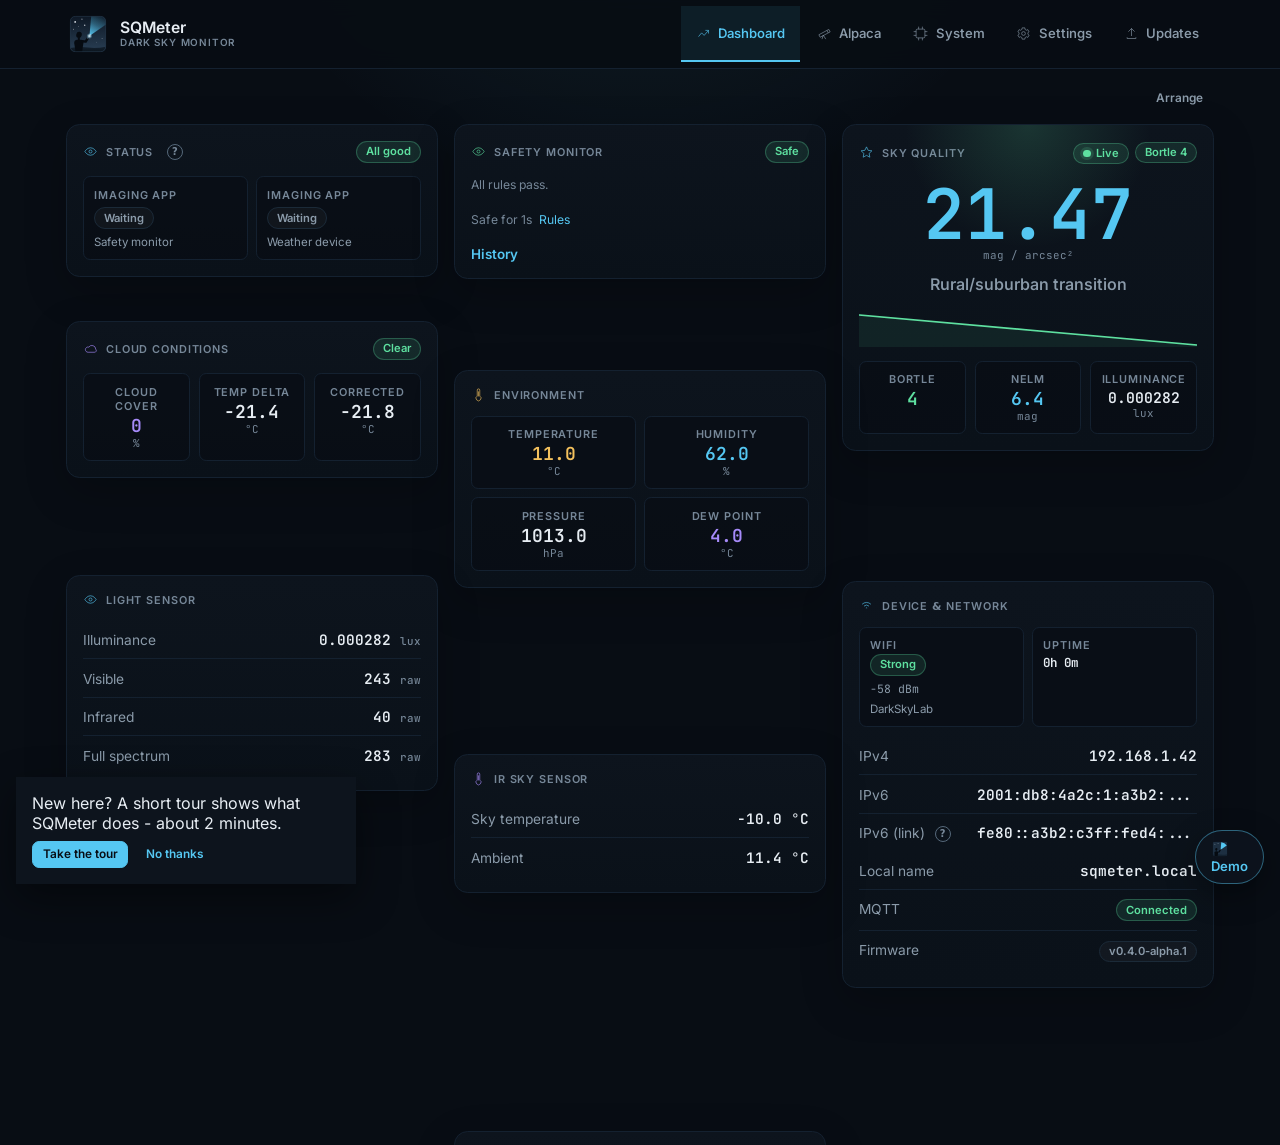
==== commit e260fae8: "Demo from DeanJ87/SQMeter@908d127d90614e9f1efe5915acbbc995525ab1c3 DeanJ87/SQMeter@908d127d90614e9f1" ====
--- a/index.html
+++ b/index.html
@@ -9,9 +9,9 @@
     <link rel="icon" type="image/png" sizes="32x32" href="/favicon-32.png" />
     <meta name="theme-color" content="#080d14" />
     <title>SQMeter Demo</title>
-    <script type="module" crossorigin src="/assets/main-zDw328PM.js"></script>
-    <link rel="modulepreload" crossorigin href="/assets/preload-helper-CR3Wnbtu.js">
-    <link rel="modulepreload" crossorigin href="/assets/i18n-DfuRhWY5.js">
+    <script type="module" crossorigin src="/assets/main-CGVc8GQ-.js"></script>
+    <link rel="modulepreload" crossorigin href="/assets/preload-helper-D2_Bp7IV.js">
+    <link rel="modulepreload" crossorigin href="/assets/i18n-2rSroBPR.js">
     <link rel="stylesheet" crossorigin href="/assets/main-CtaMR_lg.css">
     <link rel="apple-touch-icon" href="/apple-touch-icon.png" />
     <meta property="og:type" content="website" />
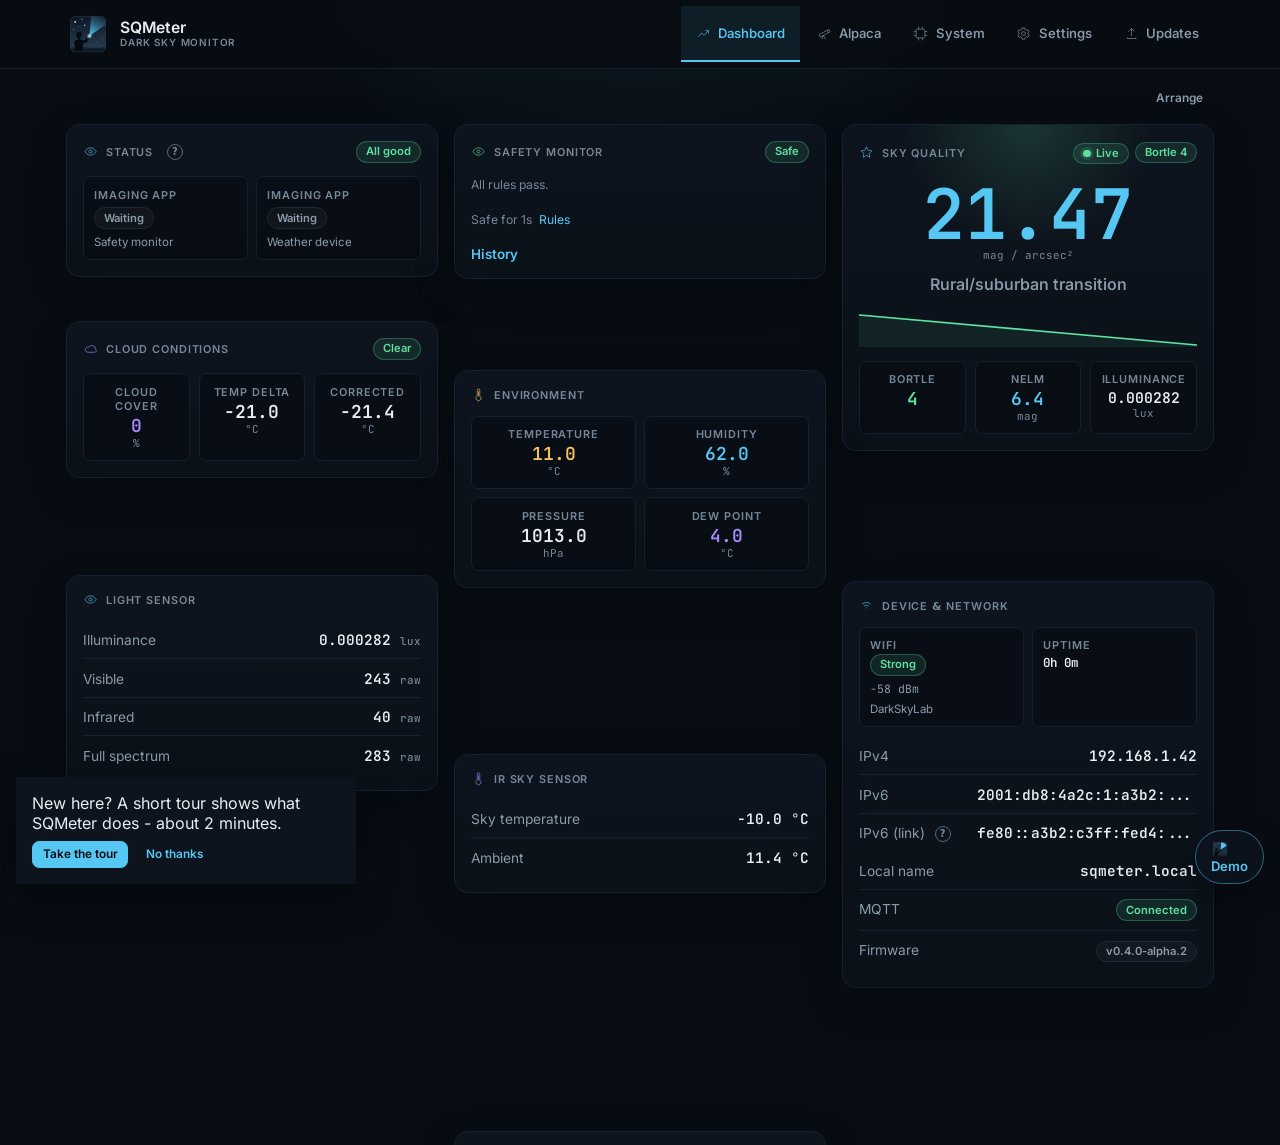
==== commit 8bfe3474: "Demo from DeanJ87/SQMeter@877208bd7021ec8afd3b20cc8cce990caa88c8a2 DeanJ87/SQMeter@877208bd7021ec8af" ====
--- a/index.html
+++ b/index.html
@@ -9,9 +9,9 @@
     <link rel="icon" type="image/png" sizes="32x32" href="/favicon-32.png" />
     <meta name="theme-color" content="#080d14" />
     <title>SQMeter Demo</title>
-    <script type="module" crossorigin src="/assets/main-CGVc8GQ-.js"></script>
+    <script type="module" crossorigin src="/assets/main-CH_dKG8J.js"></script>
     <link rel="modulepreload" crossorigin href="/assets/preload-helper-D2_Bp7IV.js">
-    <link rel="modulepreload" crossorigin href="/assets/i18n-2rSroBPR.js">
+    <link rel="modulepreload" crossorigin href="/assets/i18n-DTa_wC-F.js">
     <link rel="stylesheet" crossorigin href="/assets/main-CtaMR_lg.css">
     <link rel="apple-touch-icon" href="/apple-touch-icon.png" />
     <meta property="og:type" content="website" />
